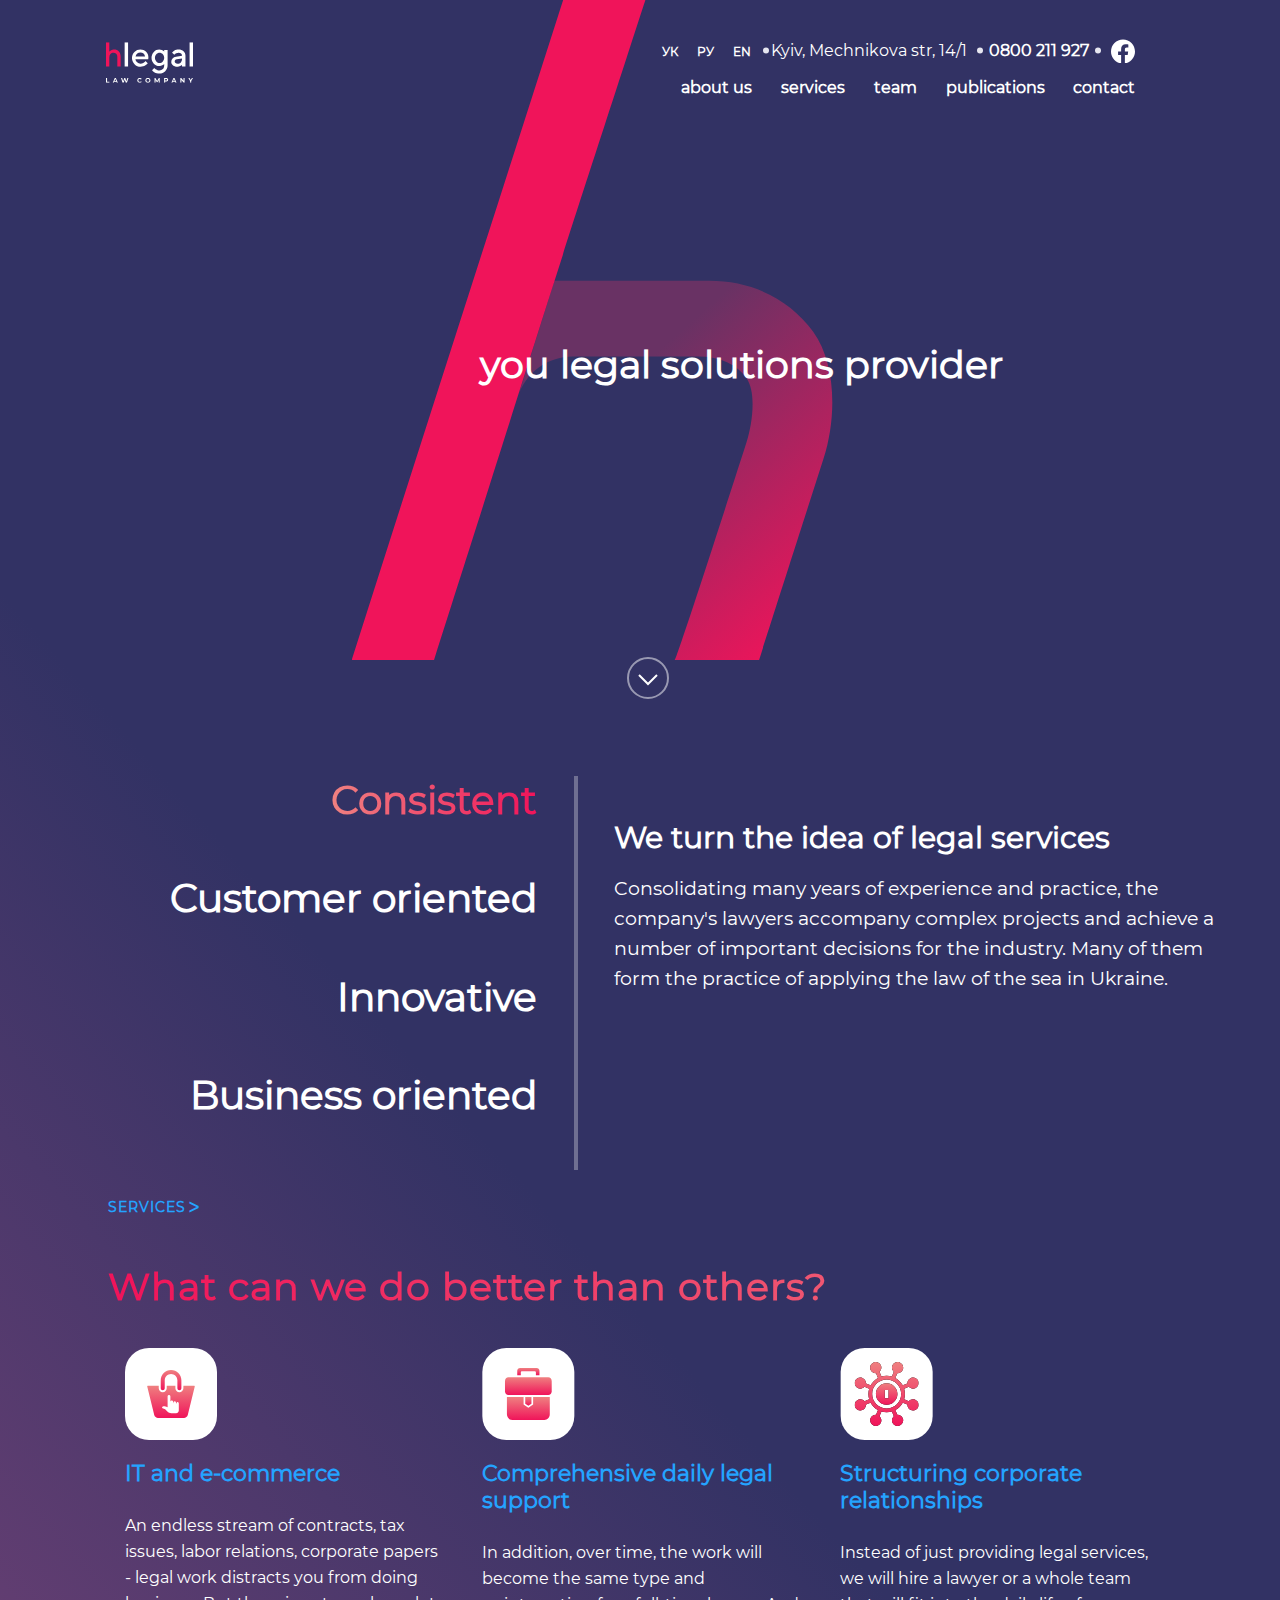
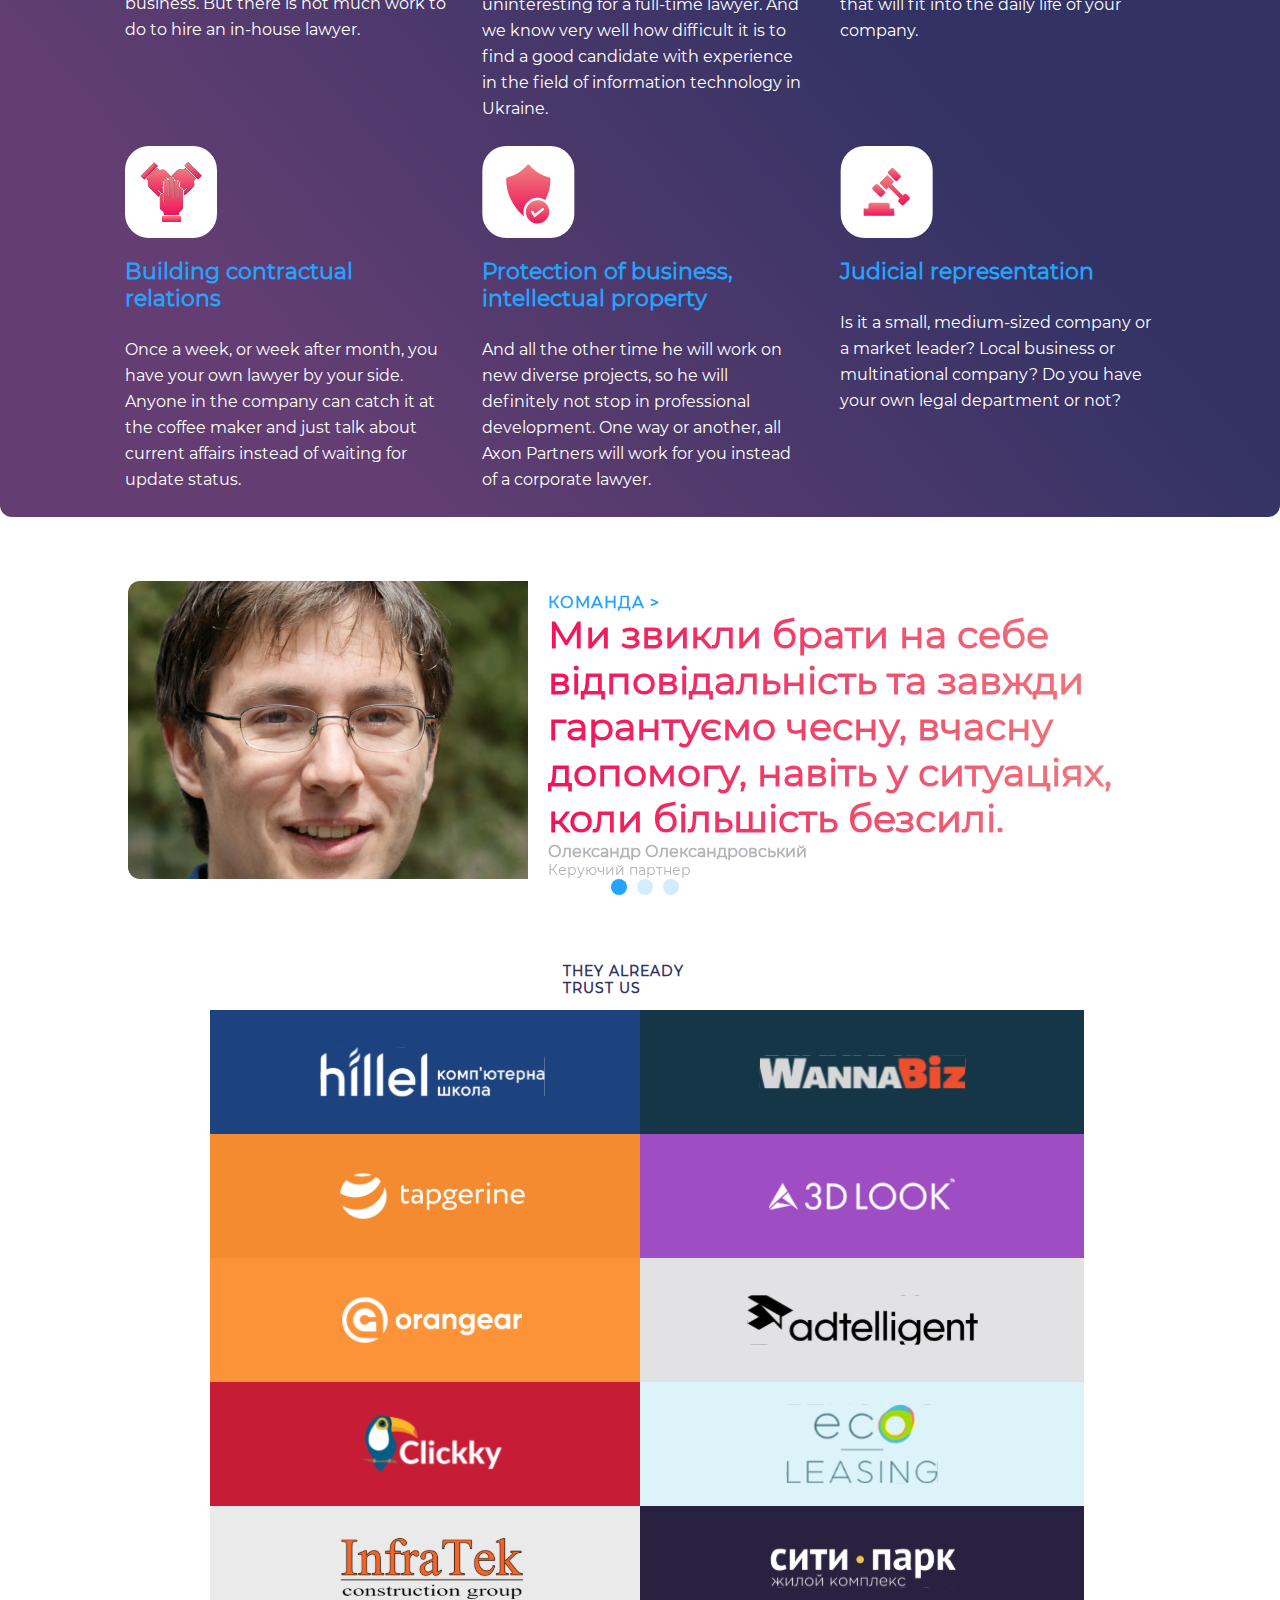
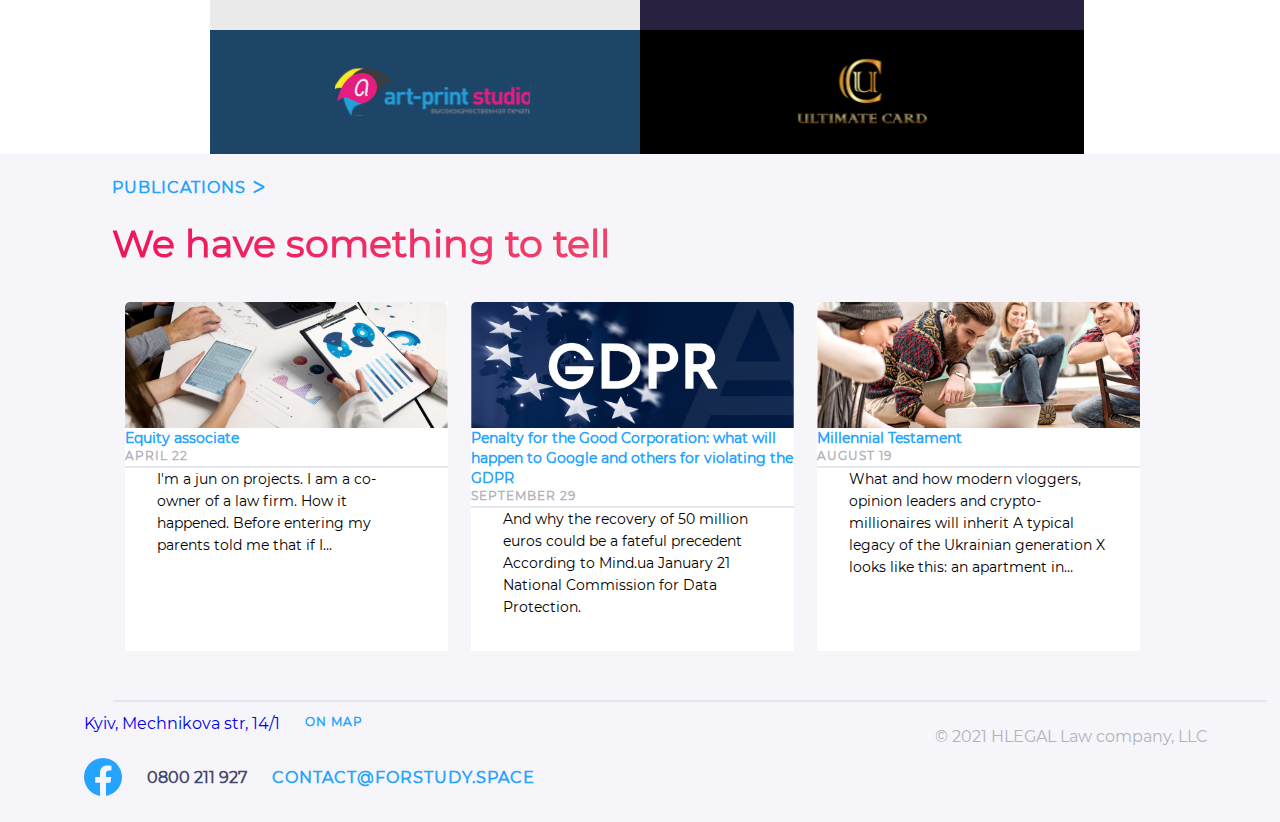
==== index.html @ b9878080 "added burger" ====
<!DOCTYPE html>
<html lang="en">

<head>
    <meta charset="UTF-8">
    <meta http-equiv="X-UA-Compatible" content="IE=edge">
    <meta name="viewport" content="width=device-width, initial-scale=1">
    <link rel="stylesheet" href="owl.carousel.min.css">
    <link rel="stylesheet" href="owl.theme.default.min.css">

    <link rel="stylesheet" href="css/reset.css">
    <link rel="stylesheet" href="css/style.css">
    <title>Home Page</title>
</head>

<body>

    <div class="container">
        <div class="wrapper">
          
            <div class="wrapper__body">
                <header class="header">

                    <img class="header__logo" src="imgs/logo.svg" alt="логотип">


                    <div class="nav">
                        <div class="header__items">
                            <ul class="header__list">
                                <li class="header__item">
                                    <a href="#" class="header__link header__link--primary">ук</a>
                                </li>
                                <li class="header__item">
                                    <a href="#" class="header__link header__link--primary">ру</a>
                                </li>
                                <li class="header__item">
                                    <a href="#" class="header__link header__link--primary">en </a>
                                </li>
                                <li class="header__item">
                                    <a href="https://goo.gl/maps/Sz3MzExeA3tsCW739"
                                        class="header__link header__link--secondary"><img class="header__icon"
                                            src="imgs/dotseparator.svg" alt="точка">Kyiv, Mechnikova str, 14/1</a>
                                </li>
                                <li class="header__item">
                                    <a href="tel:+380800211927" class="header__link header__link--tertiary">
                                        <img class="header__icon" src="imgs/dotseparator.svg" alt="точка">
                                        0800 211 927
                                        <img class="header__icon" src="imgs/dotseparator.svg" alt="точка">
                                    </a>
                                </li>
                                <li class="header__item">
                                    <a href="http://facebook.com" class="header__link header__link--facebook">

                                    </a>
                                </li>
                            </ul>
                        </div>

                        

                        <ul class="nav__list">
                            <li class="nav__item">
                                <a href="#" class="nav__link">about us</a>
                            </li>
                            <li class="nav__item">
                                <a href="#" class="nav__link">services</a>
                            </li>
                            <li class="nav__item">
                                <a href="#" class="nav__link">team</a>
                            </li>
                            <li class="nav__item">
                                <a href="#" class="nav__link">publications</a>
                            </li>
                            <li class="nav__item">
                                <a href="#" class="nav__link">contact</a>
                            </li>
                        </ul>

                        <div id="header__burger" >
                            <img src="/icons/Hamburger.svg" alt="burger">
                        </div>
            
            
                        <div id="myModal" class="modal">
            
            
                            <div class="modal-content">
                              
                                <div class="modal-body">
                                        <span class="close">&times;</span>
                                        <div class="modal__item">
                                            <a href="">
                                            about us
                                        </a>
                                        </div>
                                        <div class="modal__item">
                                            <a href="">
                                            послуги
                                        </a>
                                        </div>
                                        <div class="modal__item">
                                            <a href="">
                                            команда
                                        </a>
                                        </div>
                                        <div class="modal__item">
                                            <a href="">
                                            публікації
                                        </a>
                                        </div>
                                        <div class="modal__item">
                                            <a href="">
                                            контакти
                                        </a>
                                        </div>
                                    </div>
            
                        </div>

                    </div>
                </header>

                <h1 class="title">
                    you legal solutions provider
                </h1>
                <a class="center__btn" href="#down"> </a>

                <div class="content">

                    <ul class="column column--primary">
                        <li class="column__subtitle column__subtitle--active">
                            <a class="column__link" href="#">
                                Consistent
                            </a>
                        </li>


                        <li class="column__subtitle">
                            <a class="column__link" href="#">
                                Customer oriented
                            </a>
                        </li>


                        <li class="column__subtitle">
                            <a class="column__link" href="#">
                                Innovative
                            </a>
                        </li>


                        <li class="column__subtitle">
                            <a class="column__link" href="#">
                                Business oriented
                            </a>
                        </li>
                    </ul>

                    <div class="column column--secondary">
                        <a href="#">
                            <h2 class="column__subtitle column__subtitle--secondary">
                                We turn the idea of legal services
                            </h2>
                        </a>
                        <p class="column__text">
                            Consolidating many years of experience and practice, the company's lawyers accompany
                            complex projects and achieve a number of important decisions for the industry. Many of them
                            form the practice of applying the law of the sea in Ukraine.
                        </p>
                    </div>

                </div>

                <a href="#" class="content__link">
                    <p>Services</p>
                </a>
                <h2 class="content__subtitle">
                    What can we do better than others?
                </h2>
                <div class="content__bottom">
                    <div class="content__item">
                        <img src="icons/Icon.svg" alt="иконка корзина" class="content__img">
                        <h3 class="content__subtitle--secondary">
                            IT and e-commerce
                        </h3>
                        <p class="content__text">
                            An endless stream of contracts, tax issues,
                            labor relations, corporate papers - legal work
                            distracts you from doing business. But there is
                            not much work to do to hire an in-house lawyer.

                        </p>
                    </div>
                    <div class="content__item">
                        <img src="icons/Icon1.svg" alt="иконка рюкзак" class="content__img">
                        <h3 class="content__subtitle--secondary">
                            Comprehensive daily
                            legal support
                        </h3>
                        <p class="content__text">
                            In addition, over time,
                            the work will become the same
                            type and uninteresting for a full-time
                            lawyer. And we know very well how difficult
                            it is to find a good candidate with experience in
                            the field of information technology in Ukraine.

                        </p>
                    </div>
                    <div class="content__item">
                        <img src="icons/Icon2.svg" alt="иконка снежинка" class="content__img">
                        <h3 class="content__subtitle--secondary">
                            Structuring corporate relationships
                        </h3>
                        <p class="content__text">
                            Instead of just providing legal services,
                            we will hire a lawyer or a whole team that will
                            fit into the daily life of your company.

                        </p>
                    </div>
                    <div class="content__item">
                        <img src="icons/Icon3.svg" alt="иконка руки" class="content__img">
                        <h3 class="content__subtitle--secondary">
                            Building contractual relations
                        </h3>
                        <p class="content__text">
                            Once a week, or week after month,
                            you have your own lawyer by your side.
                            Anyone in the company can catch it at the coffee
                            maker and just talk about current affairs instead of waiting for update status.

                        </p>
                    </div>
                    <div class="content__item">
                        <img src="icons/Icon4.svg" alt="иконка щит" class="content__img">
                        <h3 class="content__subtitle--secondary">
                            Protection of business, intellectual property
                        </h3>
                        <p class="content__text">
                            And all the other time he will work on new diverse projects,
                            so he will definitely not stop in professional development.
                            One way or another, all Axon Partners will work for you instead of a corporate lawyer.

                        </p>
                    </div>
                    <div class="content__item">
                        <img src="icons/Icon5.svg" alt="иконка молоток" class="content__img">
                        <h3 class="content__subtitle--secondary">
                            Judicial representation
                        </h3>
                        <p class="content__text">
                            Is it a small, medium-sized company or a market leader?
                            Local business or multinational company? Do you have your
                            own legal department or not?

                        </p>
                    </div>


                </div>


            </div>
        </div>
        <div class="central__block">

            <div class="owl-carousel">

                <div class="central__items ">
                    <img class="central__img" src="imgs/image.png" alt="мужчина">
                    <div class="central__item">
                        <a class="central__link" href="#">
                            <h3>
                                команда >
                            </h3>
                        </a>
                        <p class="central__text">
                            Ми звикли брати на себе відповідальність та завжди гарантуємо чесну, вчасну допомогу,
                            навіть у ситуаціях, коли більшість безсилі.
                        </p>
                        <h4 class="central__subtitle">
                            Олександр Олександровський
                        </h4>
                        <h5 class="central__subtitle--secondary">
                            Керуючий партнер
                        </h5>
                    </div>
                </div>
                <div class="central__items ">
                    <img class="central__img" src="imgs/image.png" alt="мужчина">
                    <div class="central__item">
                        <a class="central__link" href="#">
                            <h3>
                                команда >
                            </h3>
                        </a>
                        <p class="central__text">
                            Ми звикли брати на себе відповідальність та завжди гарантуємо чесну, вчасну допомогу,
                            навіть у ситуаціях, коли більшість безсилі.
                        </p>
                        <h4 class="central__subtitle">
                            Олександр Олександровський
                        </h4>
                        <h5 class="central__subtitle--secondary">
                            Керуючий партнер
                        </h5>
                    </div>
                </div>
                <div class="central__items ">
                    <img class="central__img" src="imgs/image.png" alt="мужчина">
                    <div class="central__item">
                        <a class="central__link" href="#">
                            <h3>
                                команда >
                            </h3>
                        </a>
                        <p class="central__text">
                            Ми звикли брати на себе відповідальність та завжди гарантуємо чесну, вчасну допомогу,
                            навіть у ситуаціях, коли більшість безсилі.
                        </p>
                        <h4 class="central__subtitle">
                            Олександр Олександровський
                        </h4>
                        <h5 class="central__subtitle--secondary">
                            Керуючий партнер
                        </h5>
                    </div>
                </div>



            </div>




        </div>
        <div class="bottom__block">
            <h3 class="bottom__subtitle">
                They already trust us
            </h3>
            <div class="bottom__item">
                <a href="https://ithillel.ua/ua" class="bottom__link">
                    <img src="imgs/Item.svg" alt="иконка ithillel" class="bottom__img">
                </a>
                <a href="http://wannabiz.com.ua/" class="bottom__link">
                    <img src="imgs/Item-1.svg" alt=" иконка wannabiz" class="bottom__img">
                </a>
                <a href="http://www.tapgerine.com/" class="bottom__link">
                    <img src="imgs/Item-2.svg" alt=" иконка tapgerine" class="bottom__img">
                </a>
                <a href="https://3dlook.me/" class="bottom__link">
                    <img src="imgs/Item-3.svg" alt=" иконка 3dlook" class="bottom__img">
                </a>
                <a href="https://www.facebook.com/orangearcompany/" class="bottom__link">
                    <img src="imgs/Item-4.svg" alt="иконка orangear" class="bottom__img">
                </a>
                <a href="https://adtelligent.com/" class="bottom__link">
                    <img src="imgs/Item-5.svg" alt="иконка adtelligent" class="bottom__img">
                </a>
                <a href="https://clickky.biz/" class="bottom__link">
                    <img src="imgs/Item-6.svg" alt="иконка clickky" class="bottom__img">
                </a>
                <a href="https://www.instagram.com/ecoleasing/" class="bottom__link">
                    <img src="imgs/Item-7.svg" alt="иконка ecoleasing" class="bottom__img">
                </a>
                <a href="https://www.infratech.kz/" class="bottom__link">
                    <img src="imgs/Item-8.svg" alt="иконка infratech" class="bottom__img">
                </a>
                <a href="https://city-park.com.ua/" class="bottom__link">
                    <img src="imgs/Item-9.svg" alt="иконка city-park" class="bottom__img">
                </a>
                <a href="https://www.artprintstudio.com.ua/" class="bottom__link">
                    <img src="imgs/Item-10.svg" alt="иконка artprintstudio" class="bottom__img">
                </a>
                <a href="https://www.ultimatecartparts.com/" class="bottom__link">
                    <img src="imgs/Item-11.svg" alt="иконка ultimatecartparts" class="bottom__img">
                </a>
            </div>

        </div>

        <div class="section">
            <div class="section__item">
                <a href="" class="section__link">
                    <h3 class="section__subtitle--primary">
                        Publications
                    </h3>
                </a>
                <p class="section__text">
                    We have something to tell
                </p>
            </div>
            <div class="section__column">

                <div class="section__column--inner">
                    <img src="imgs/Cover.png" alt="фото планшетов" class="section__img">
                    <h4 class="section__subtitle--secondary">
                        Equity associate
                    </h4>
                    <h5 class="section__subtitle--tertiary">
                        April 22
                    </h5>
                    <p>
                        I'm a jun on projects. I am a co-owner of a law firm.
                        How it happened. Before entering my parents told me that if I…
                    </p>
                </div>
                <div class="section__column--inner">
                    <img src="imgs/Cover-1.png" alt="Gdpr" class="section__img">
                    <h4 class="section__subtitle--secondary">
                        Penalty for the Good Corporation: what will happen to Google and others for violating the GDPR
                    </h4>
                    <h5 class="section__subtitle--tertiary">
                        September 29
                    </h5>
                    <p>
                        And why the recovery of 50 million euros could be a
                        fateful precedent According to Mind.ua January 21 National
                        Commission for Data Protection.
                    </p>
                </div>
                <div class="section__column--inner">
                    <img src="imgs/Cover-2.png" alt="люди" class="section__img">
                    <h4 class="section__subtitle--secondary">
                        Millennial Testament
                    </h4>
                    <h5 class="section__subtitle--tertiary">
                        August 19
                    </h5>
                    <p>
                        What and how modern vloggers, opinion leaders and crypto-millionaires will inherit A typical
                        legacy of the Ukrainian generation X looks like this: an apartment in…
                    </p>
                </div>
            </div>
            <footer class="footer">
                <div class="footer__block">
                    <div class="footer__items">
                        <ul class="footer__list">
                            <li class="foooter__item">
                                <a class="footer__link" href="https://goo.gl/maps/Sz3MzExeA3tsCW739">
                                    Kyiv, Mechnikova str, 14/1
                                </a>
                            </li>
                            <li class="foooter__item">
                                <p class="footer__subtitle">
                                    On map
                                </p>
                            </li>
                        </ul>
                    </div>
                    <div class="footer__items--primary">
                        <ul class="footer__list--primary">
                            <li class="foooter__item--primary">
                                <a class="footer__link--primary" href="http://facebook.com">
                                </a>
                            </li>
                            <li class="foooter__item--primary">
                                <a class="footer__number" href="tel:+380800211927">
                                    0800 211 927
                                </a>
                            </li>
                            <li class="foooter__item--primary">
                                <a class="footer__mail" href="mailto:contact@forstudy.space">
                                    contact@forstudy.space
                                </a>
                            </li>
                        </ul>

                    </div>
                </div>
                <p id="down"></p>
                <p class="footer__copiraiting">
                    © 2021 HLEGAL Law company, LLC
                </p>
            </footer>
        </div>



    </div>
    <script src="/js/main.js"></script>
    <script src="https://code.jquery.com/jquery-3.6.0.min.js"
        integrity="sha256-/xUj+3OJU5yExlq6GSYGSHk7tPXikynS7ogEvDej/m4=" crossorigin="anonymous">
    </script>
    <script src="owl.carousel.min.js"></script>
    <script>
        $(document).ready(function () {
            $(".owl-carousel").owlCarousel({
                items: 1,
                margin: 50,
                dotsEach: true,
                loop: true,
            });
        });
    </script>
</body>

</html>
---- css/style.css ----
@charset "UTF-8";
.wrapper .content .column__subtitle--active {
  background-image: linear-gradient(90.13deg, #EF8080 0.84%, #F0145A 99.96%);
  background-clip: text;
  -webkit-background-clip: text;
  -webkit-text-fill-color: transparent;
}

.wrapper .content__subtitle, .central__block .central__text, .section .section__text {
  background: linear-gradient(90.13deg, #F0145A 0.84%, #EF8080 99.96%);
  background-clip: text;
  -webkit-background-clip: text;
  -webkit-text-fill-color: transparent;
}

.central__block .central__link, .bottom__block .bottom__subtitle, .section .section__link, .footer .footer__mail {
  text-transform: uppercase;
  letter-spacing: 1px;
  font-weight: bold;
}

.section .section__subtitle--tertiary, .footer .footer__subtitle {
  font-weight: bold;
  font-size: 12px;
  line-height: 15px;
  letter-spacing: 1px;
  text-transform: uppercase;
}

@font-face {
  font-family: "Montserrat";
  src: url(../fonts/Montserrat.ttf);
}

body {
  font-family: "Montserrat";
}

.wrapper {
  background: linear-gradient(228.57deg, #323264 11.93%, #323264 57.17%, #643E72 87.46%);
  border-radius: 0px 0px 12px 12px;
  font-family: "Montserrat";
  color: #FFFFFF;
}

.wrapper a {
  color: #FFFFFF;
}

.wrapper .header {
  display: -webkit-box;
  display: -ms-flexbox;
  display: flex;
  -webkit-box-pack: justify;
      -ms-flex-pack: justify;
          justify-content: space-between;
}

.wrapper .header .header__logo {
  width: 6.78%;
  margin-left: 8.3%;
  margin-top: 2.2%;
  z-index: 5;
}

.wrapper .header .header__list {
  display: -webkit-box;
  display: -ms-flexbox;
  display: flex;
  -webkit-box-align: center;
      -ms-flex-align: center;
          align-items: center;
  margin-right: 145px;
  padding-bottom: 15px;
}

.wrapper .header .header__item {
  margin-top: 8%;
  margin-left: 1px;
}

.wrapper .header .header__link--primary {
  font-size: .75rem;
  font-weight: 700;
  text-transform: uppercase;
  line-height: 14.63px;
  padding: 9px;
}

.wrapper .header .header__link--primary:hover {
  background: #F0145A;
  border-radius: 8px;
}

.wrapper .header .header__link--secondary {
  font-weight: 400;
  line-height: 19.5px;
}

.wrapper .header .header__link--tertiary {
  font-size: 1rem;
  font-weight: 700;
  line-height: 14.63px;
  padding: 7px;
}

.wrapper .header .header__link--facebook {
  display: block;
  width: 24px;
  height: 24px;
  background-image: url(../icons/Vectorfacebook.svg);
}

.wrapper .header .header__link--facebook:hover {
  display: block;
  width: 24px;
  height: 24px;
  background-image: url(../icons/Vectorfacebookhov.svg);
}

.wrapper .header .header__icon {
  padding: 2px;
}

.wrapper .header .nav #header__burger {
  display: none;
  width: 32px;
  height: 32px;
}

.wrapper .header .nav .modal {
  display: none;
  /* Hidden by default */
  position: fixed;
  /* Stay in place */
  z-index: 1;
  /* Sit on top */
  padding-top: 100px;
  /* Location of the box */
  left: -120px;
  top: 0;
  width: 75%;
  /* Full width */
  height: 100%;
  /* Full height */
  overflow: auto;
  /* Enable scroll if needed */
  background-color: black;
  /* Fallback color */
  background-color: rgba(0, 0, 0, 0.4);
  /* Black w/ opacity */
}

.wrapper .header .nav .modal-content {
  background-color: #ffffff;
  margin: auto;
  padding: 0;
  width: 50%;
  -webkit-box-shadow: 0 4px 8px 0 rgba(0, 0, 0, 0.2), 0 6px 20px 0 rgba(0, 0, 0, 0.19);
          box-shadow: 0 4px 8px 0 rgba(0, 0, 0, 0.2), 0 6px 20px 0 rgba(0, 0, 0, 0.19);
  -webkit-animation-name: animatetop;
  -webkit-animation-duration: 0.4s;
  animation-name: animatetop;
  -webkit-animation-duration: 1s;
          animation-duration: 1s;
}

@-webkit-keyframes animatetop {
  from {
    top: -300px;
    opacity: 0;
  }
  to {
    top: 0;
    opacity: 1;
  }
}

@keyframes animatetop {
  from {
    opacity: 0;
  }
  to {
    opacity: 1;
  }
}

.wrapper .header .nav .modal__item {
  font-size: 1.5rem;
  line-height: 1.8125rem;
  text-align: center;
  font-weight: bold;
  border-radius: 12px;
  margin: 3%;
  padding: 2%;
  background-color: #F5F5FA;
}

.wrapper .header .nav .modal__item a {
  color: #24A3FF;
}

.wrapper .header .nav .close {
  position: relative;
  left: 90%;
  color: #EC6F5D;
  font-size: 64px;
  -webkit-transition: 1s all;
  transition: 1s all;
}

.wrapper .header .nav .close:hover,
.wrapper .header .nav .close:focus {
  color: #0f0e0e;
  cursor: pointer;
}

.wrapper .header .nav .modal-body {
  padding: 2px 16px;
}

.wrapper .header .nav .nav__list {
  display: -webkit-box;
  display: -ms-flexbox;
  display: flex;
}

.wrapper .header .nav .nav__link {
  font-weight: 700;
  padding-bottom: 3px;
}

.wrapper .header .nav .nav__link:hover {
  border-bottom: 2px solid #ffffff;
  font-weight: 700;
}

.wrapper .header .nav .nav__item {
  margin-left: 4.6%;
}

.wrapper .wrapper__body {
  background-image: url(../imgs/symbol.svg);
  background-repeat: no-repeat;
  background-position: top;
  background-size: 45%;
  height: inherit;
}

.wrapper .title {
  font-size: 2.375rem;
  width: 41.7%;
  font-weight: 700;
  padding-top: 19.1%;
  margin-left: 37.5%;
}

.wrapper .center__btn {
  background-image: url(../icons/btncenter.svg);
  display: block;
  width: 42px;
  height: 42px;
  margin-top: 21%;
  margin-left: 49%;
}

.wrapper .center__btn:hover {
  background-image: url(../icons/btnhov.svg);
  display: block;
  width: 42px;
  height: 42px;
  margin-top: 21%;
  margin-left: 49%;
}

.wrapper .content {
  display: -webkit-box;
  display: -ms-flexbox;
  display: flex;
  width: 95%;
  margin: 0 auto;
  padding-top: 6%;
  -webkit-box-pack: center;
      -ms-flex-pack: center;
          justify-content: center;
}

.wrapper .content .column--primary {
  display: -webkit-box;
  display: -ms-flexbox;
  display: flex;
  width: 29%;
  padding-right: 3%;
  -webkit-box-orient: vertical;
  -webkit-box-direction: normal;
      -ms-flex-direction: column;
          flex-direction: column;
  -webkit-box-align: end;
      -ms-flex-align: end;
          align-items: flex-end;
}

.wrapper .content .column--secondary {
  width: 56%;
  padding-left: 3%;
  border-left: 4px solid rgba(255, 255, 255, 0.3);
}

.wrapper .content .column__subtitle {
  font-size: 2.4375rem;
  font-weight: 700;
  line-height: 3rem;
  padding-bottom: 10%;
}

.wrapper .content .column__link:hover {
  color: #f0145a;
}

.wrapper .content .column__subtitle--secondary {
  font-size: 1.875rem;
  margin-top: 6%;
  padding-bottom: 2%;
}

.wrapper .content .column__text {
  font-size: 1.1875rem;
  line-height: 30px;
}

.wrapper .content__link {
  display: block;
  font-size: .875rem;
  color: #24A3FF;
  font-weight: 700;
  line-height: 17px;
  letter-spacing: 1px;
  text-transform: uppercase;
  margin-top: 2.3%;
  margin-left: 8.4%;
}

.wrapper .content__link:hover {
  color: #f0145a;
}

.wrapper .content__link p::after {
  content: "ᐳ";
  padding: 3px;
}

.wrapper .content__subtitle {
  font-size: 2.375rem;
  font-weight: bold;
  letter-spacing: 1px;
  line-height: 46px;
  padding-top: 3.7%;
  margin-left: 8.4%;
}

.wrapper .content__bottom {
  display: -webkit-box;
  display: -ms-flexbox;
  display: flex;
  -ms-flex-wrap: wrap;
      flex-wrap: wrap;
  padding-left: 7%;
  margin-top: 3%;
  -webkit-box-pack: start;
      -ms-flex-pack: start;
          justify-content: flex-start;
}

.wrapper .content__item {
  width: 30%;
  padding-bottom: 2%;
  padding-left: 3%;
}

.wrapper .content__img {
  padding-bottom: 5%;
}

.wrapper .content__subtitle--secondary {
  color: #24A3FF;
  font-size: 1.375rem;
  line-height: 1.6875rem;
  padding-bottom: 8%;
  font-weight: bold;
  cursor: default;
}

.wrapper .content__text {
  line-height: 26px;
}

.central__block {
  margin-top: 5%;
}

.central__block .central__items {
  display: -webkit-box;
  display: -ms-flexbox;
  display: flex;
  -webkit-box-align: end;
      -ms-flex-align: end;
          align-items: flex-end;
}

.central__block .central__item {
  padding-left: 2%;
}

.central__block .central__link {
  color: #24A3FF;
}

.central__block .central__subtitle {
  color: #B3B3BA;
  font-weight: bold;
}

.central__block .central__subtitle--secondary {
  font-size: .875rem;
  color: #B3B3BA;
}

.central__block .central__text {
  font-weight: bold;
  font-size: 38px;
  line-height: 46px;
}

.central__block .owl-carousel {
  width: 80%;
  margin: 0 auto;
}

.central__block .owl-dot.active {
  opacity: 1;
}

.central__block .owl-dots {
  text-align: center;
}

.bottom__block {
  margin-top: 5%;
}

.bottom__block .bottom__subtitle {
  color: #323264;
  font-size: .875rem;
  line-height: 17px;
  width: 12%;
  margin: 1% auto;
}

.bottom__block .bottom__item {
  display: -webkit-box;
  display: -ms-flexbox;
  display: flex;
  -ms-flex-wrap: wrap;
      flex-wrap: wrap;
  -webkit-box-pack: center;
      -ms-flex-pack: center;
          justify-content: center;
}

.bottom__block .bottom__link {
  display: block;
}

.bottom__block .bottom__img {
  height: 100%;
}

.section {
  background-color: #F5F5FA;
  padding: 1%;
}

.section .section__item {
  margin-left: 7%;
  margin-bottom: 1%;
}

.section .section__link {
  color: #24A3FF;
}

.section .section__link h3::after {
  content: "ᐳ";
  padding: 2px;
}

.section .section__subtitle--primary {
  padding: 1%;
}

.section .section__text {
  font-size: 38px;
  line-height: 46px;
  font-weight: bold;
  padding: 1%;
}

.section .section__column {
  display: -webkit-box;
  display: -ms-flexbox;
  display: flex;
  margin-left: 8%;
  padding-bottom: 3%;
  border-bottom: 2px solid #E6E6F0;
}

.section .section__subtitle--secondary {
  color: #24A3FF;
  line-height: 20px;
  font-weight: bold;
}

.section .section__subtitle--tertiary {
  color: #B3B3BA;
  padding-bottom: 1%;
  border-bottom: 2px solid #E6E6F0;
}

.section .section__column--inner {
  display: -webkit-box;
  display: -ms-flexbox;
  display: flex;
  -webkit-box-orient: vertical;
  -webkit-box-direction: normal;
      -ms-flex-direction: column;
          flex-direction: column;
  width: 28%;
  background-color: #FFFFFF;
  font-size: .875rem;
  line-height: 22px;
  margin: 1%;
}

.section .section__column--inner p {
  width: 80%;
  margin: 0 auto;
  padding-bottom: 10%;
}

.footer {
  display: -webkit-box;
  display: -ms-flexbox;
  display: flex;
  -ms-flex-pack: distribute;
      justify-content: space-around;
}

.footer .footer__block {
  width: 50%;
}

.footer .footer__list {
  display: -webkit-box;
  display: -ms-flexbox;
  display: flex;
}

.footer .foooter__item,
.footer .foooter__item--primary {
  padding: 2%;
}

.footer .footer__subtitle {
  color: #24A3FF;
}

.footer .footer__link--primary {
  display: block;
  background: url(../icons/Vectorfb.svg);
  width: 38px;
  height: 38px;
}

.footer .footer__list--primary {
  display: -webkit-box;
  display: -ms-flexbox;
  display: flex;
  -webkit-box-align: center;
      -ms-flex-align: center;
          align-items: center;
}

.footer .footer__link--primary:hover {
  background: url(../icons/Vectorfbhov.svg);
}

.footer .footer__number {
  color: #46466E;
  font-weight: 700;
}

.footer .footer__mail {
  color: #24A3FF;
}

.footer .footer__mail:hover {
  color: #F0145A;
}

.footer .footer__copiraiting {
  color: #B3B3BA;
  padding-top: 2%;
}

@media screen and (max-width: 1900px) {
  .wrapper .wrapper__body .content .column--primary {
    width: 30%;
  }
}

@media screen and (max-width: 1440px) {
  .wrapper .wrapper__body .content .column--primary {
    width: 34%;
  }
}

@media screen and (max-width: 1280px) {
  .wrapper .wrapper__body .content .column--primary {
    width: 45%;
  }
}

@media screen and (max-width: 1024px) {
  .wrapper .wrapper__body .content .column--primary {
    width: 49%;
  }
}

@media screen and (max-width: 960px) {
  .wrapper .wrapper__body .content .column--primary {
    width: 70%;
  }
}

@media screen and (max-width: 840px) {
  .wrapper .wrapper__body .content {
    margin: 0 auto;
    padding-top: 6%;
    -webkit-box-orient: vertical;
    -webkit-box-direction: normal;
        -ms-flex-direction: column;
            flex-direction: column;
    -webkit-box-align: start;
        -ms-flex-align: start;
            align-items: flex-start;
  }
  .wrapper .wrapper__body .content .column--primary {
    display: -webkit-box;
    display: -ms-flexbox;
    display: flex;
    width: 204%;
    -webkit-box-orient: horizontal;
    -webkit-box-direction: normal;
        -ms-flex-direction: row;
            flex-direction: row;
    -webkit-box-align: center;
        -ms-flex-align: center;
            align-items: center;
  }
  .wrapper .wrapper__body .content .column--secondary {
    width: 90%;
    display: -webkit-box;
    display: -ms-flexbox;
    display: flex;
    padding-bottom: 4%;
    border-top: 4px solid rgba(255, 255, 255, 0.3);
    border-left: none;
    -webkit-box-orient: vertical;
    -webkit-box-direction: normal;
        -ms-flex-direction: column;
            flex-direction: column;
    -webkit-box-align: center;
        -ms-flex-align: center;
            align-items: center;
  }
  .wrapper .wrapper__body .content .column__subtitle {
    width: 100%;
  }
}

@media screen and (max-width: 480px) {
  .wrapper .header .nav .nav__list {
    display: none;
  }
  .wrapper .header .nav #header__burger {
    display: block;
    position: relative;
    left: 84%;
    bottom: 28%;
  }
  .wrapper .header .header__link--facebook,
  .wrapper .header .header__link--secondary,
  .wrapper .header .header__icon {
    display: none;
  }
}

/****************************************SERVICES*****************************************************/
.service__logo {
  display: -webkit-box;
  display: -ms-flexbox;
  display: flex;
  position: relative;
  right: 21%;
  margin-left: 1%;
  padding-top: 2%;
  -webkit-box-align: center;
      -ms-flex-align: center;
          align-items: center;
}

.logo__title {
  font-size: 3rem;
  color: #f0145a;
  font-weight: bolder;
}

.logo__subtitle {
  font-size: 2.25rem;
}

.center__block {
  display: -webkit-box;
  display: -ms-flexbox;
  display: flex;
  -webkit-box-pack: center;
      -ms-flex-pack: center;
          justify-content: center;
}

.center__img {
  margin-top: 4%;
}
/*# sourceMappingURL=style.css.map */
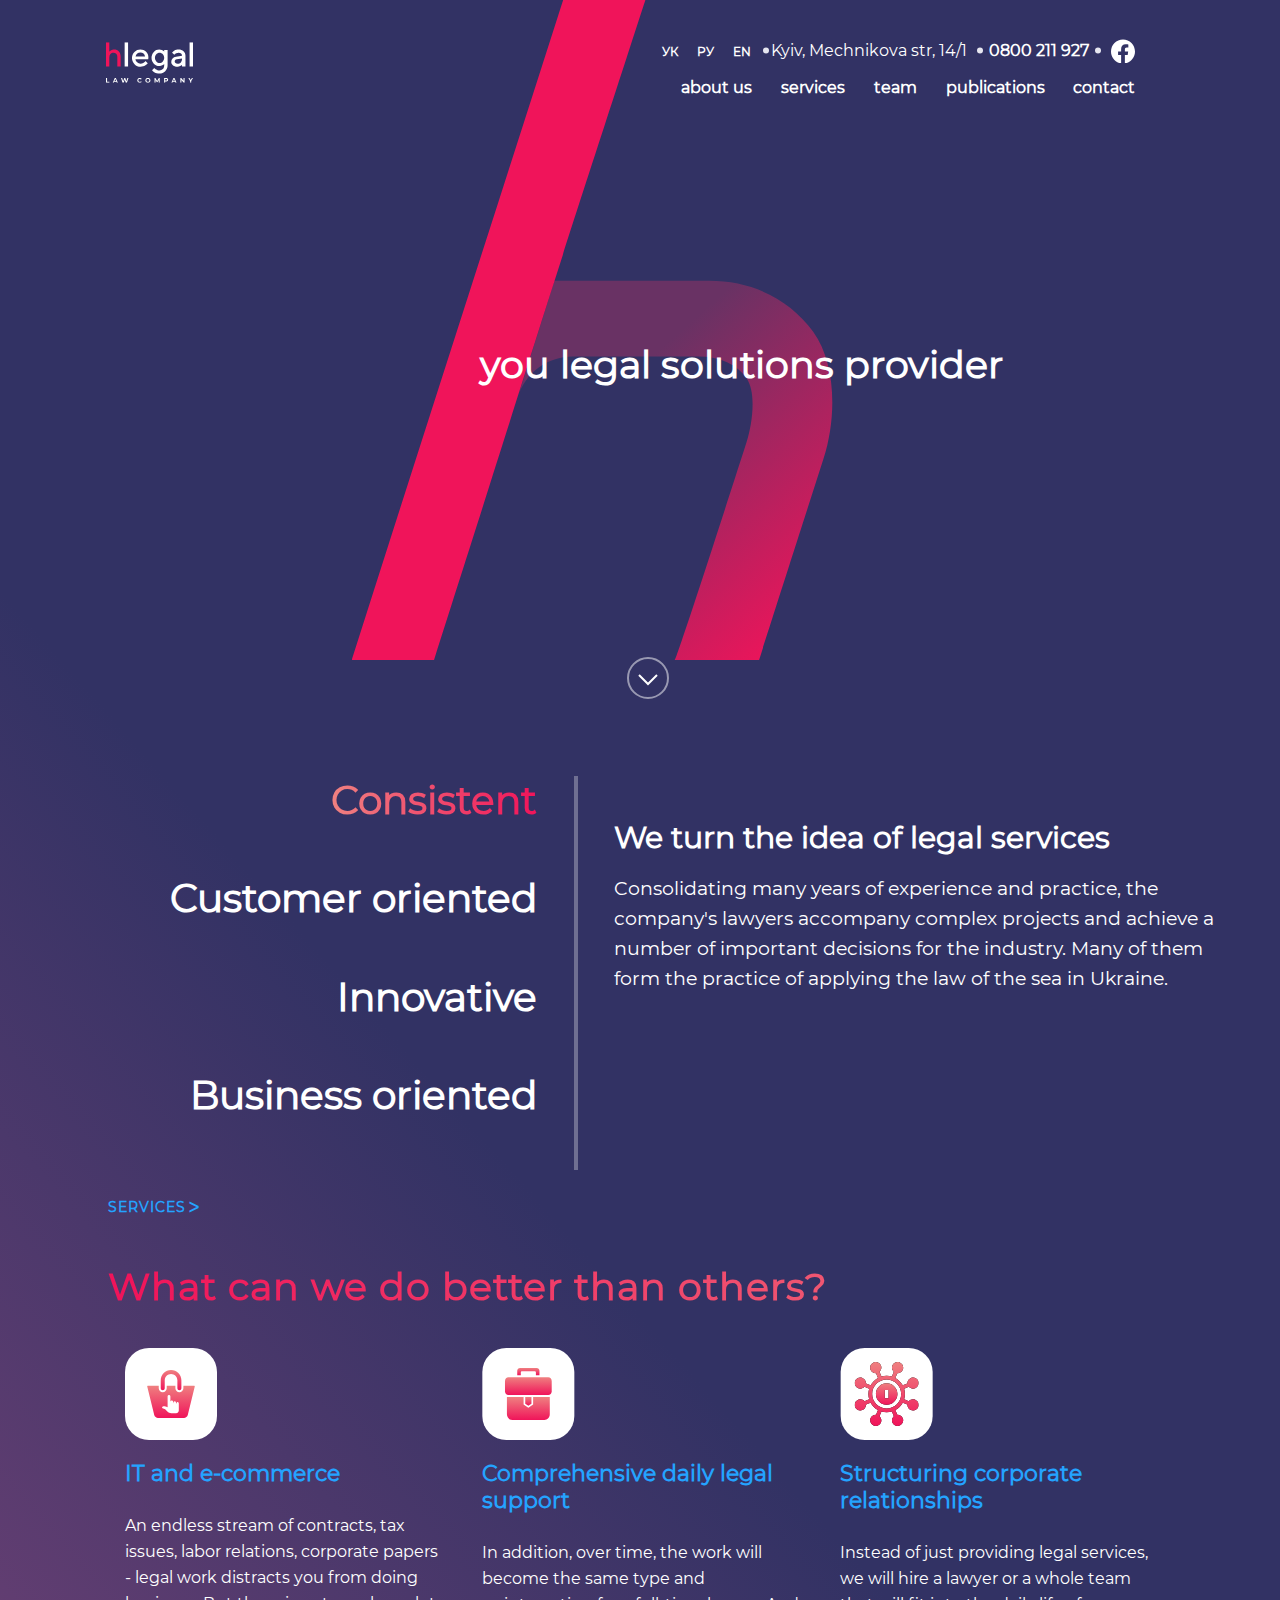
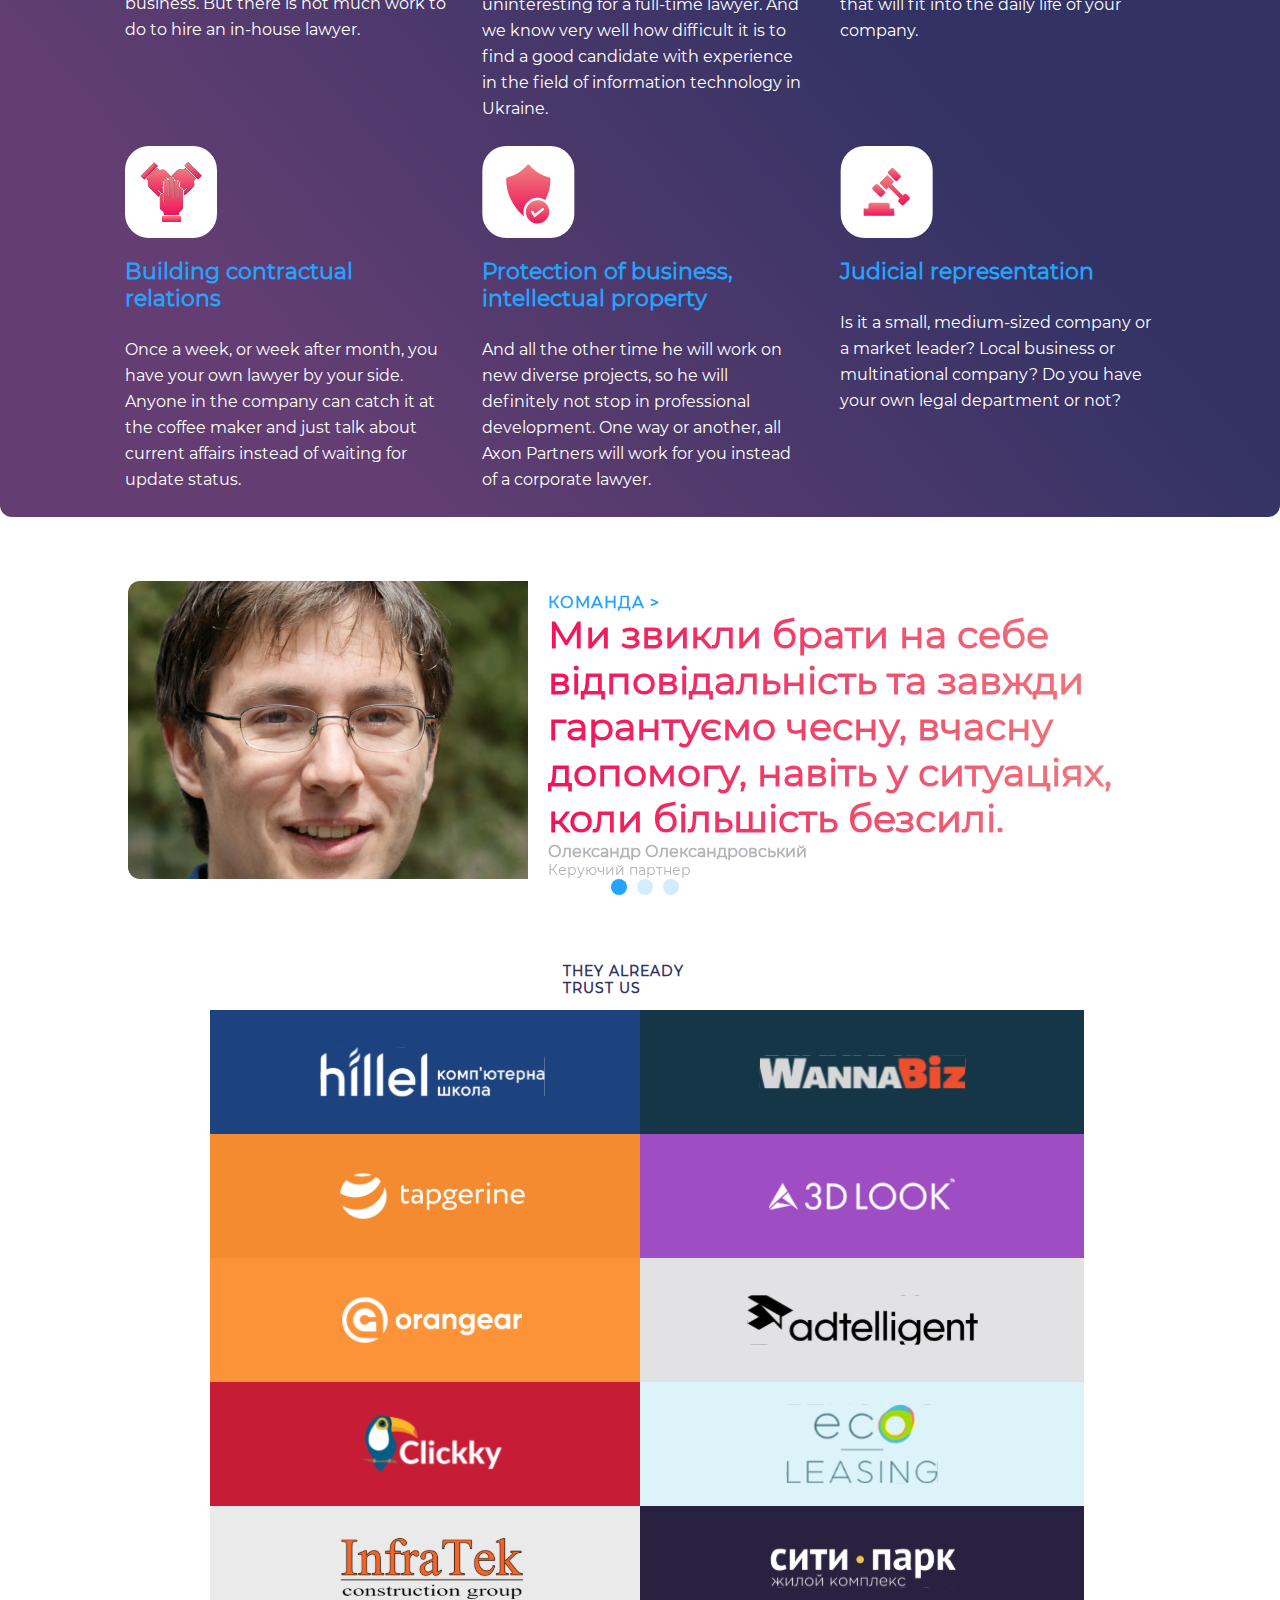
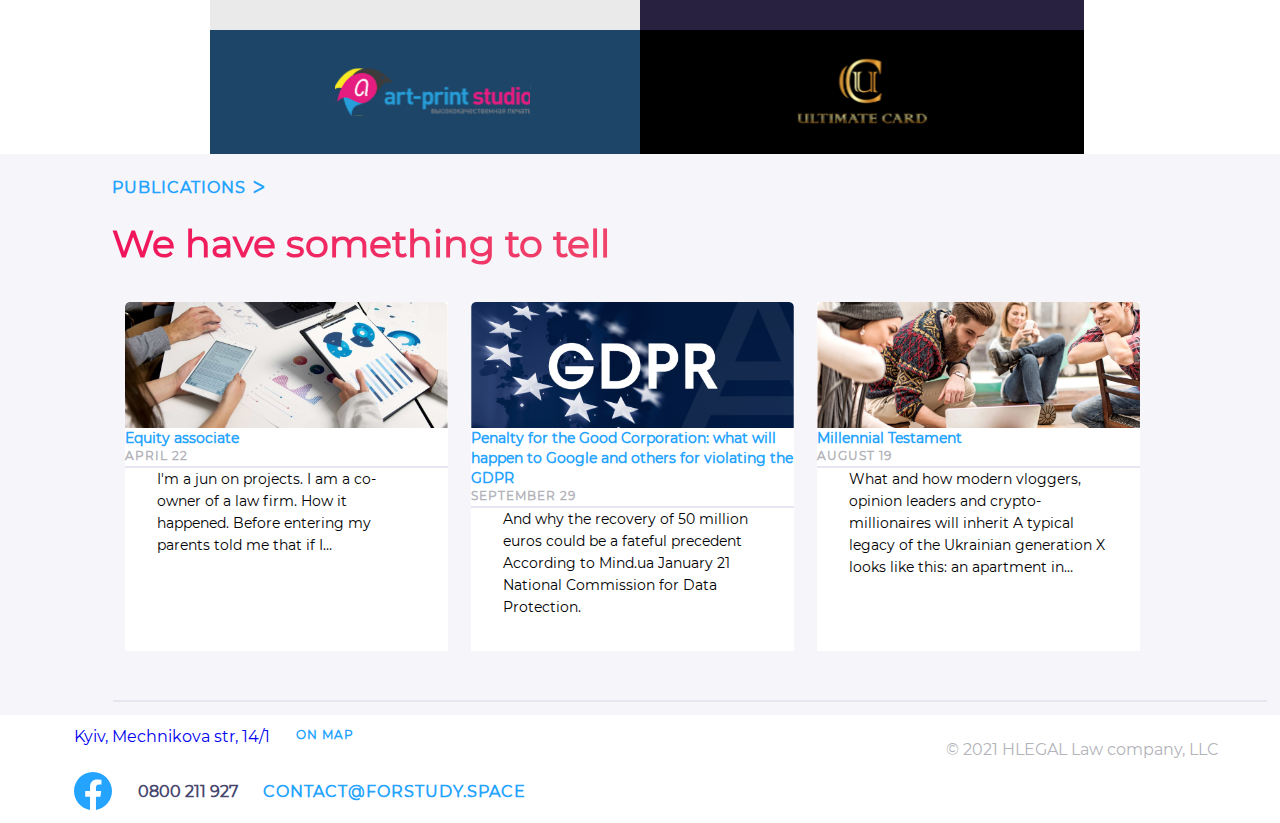
==== commit 52b78e00: "add" ====
--- a/index.html
+++ b/index.html
@@ -435,6 +435,7 @@
                     </p>
                 </div>
             </div>
+        </div>
             <footer class="footer">
                 <div class="footer__block">
                     <div class="footer__items">
@@ -476,7 +477,6 @@
                     © 2021 HLEGAL Law company, LLC
                 </p>
             </footer>
-        </div>
 
 
 
--- a/css/style.css
+++ b/css/style.css
@@ -689,19 +689,68 @@
 }
 
 @media screen and (max-width: 480px) {
-  .wrapper .header .nav .nav__list {
+  .wrapper .wrapper__body {
+    background-size: 97%;
+  }
+  .wrapper .wrapper__body .header .nav .nav__list {
     display: none;
   }
-  .wrapper .header .nav #header__burger {
+  .wrapper .wrapper__body .header .nav #header__burger {
     display: block;
     position: relative;
     left: 84%;
-    bottom: 28%;
-  }
-  .wrapper .header .header__link--facebook,
-  .wrapper .header .header__link--secondary,
-  .wrapper .header .header__icon {
+  }
+  .wrapper .wrapper__body .header .header__link--facebook,
+  .wrapper .wrapper__body .header .header__link--secondary,
+  .wrapper .wrapper__body .header .header__icon {
     display: none;
+  }
+  .wrapper .wrapper__body .header .header__list {
+    margin: 0;
+  }
+  .wrapper .wrapper__body .header .header__logo {
+    width: 40%;
+  }
+  .wrapper .wrapper__body .content__bottom {
+    display: -webkit-box;
+    display: -ms-flexbox;
+    display: flex;
+    -webkit-box-orient: vertical;
+    -webkit-box-direction: normal;
+        -ms-flex-direction: column;
+            flex-direction: column;
+    -webkit-box-align: center;
+        -ms-flex-align: center;
+            align-items: center;
+    margin-top: 8%;
+  }
+  .wrapper .wrapper__body .content__item {
+    width: 80%;
+    padding-bottom: 10%;
+  }
+  .wrapper .wrapper__body .owl-carousel .central__block .central__items {
+    display: -webkit-box;
+    display: -ms-flexbox;
+    display: flex;
+    -webkit-box-align: end;
+        -ms-flex-align: end;
+            align-items: flex-end;
+    -webkit-box-orient: vertical;
+    -webkit-box-direction: normal;
+        -ms-flex-direction: column;
+            flex-direction: column;
+  }
+  .wrapper .section .section__column {
+    display: -webkit-box;
+    display: -ms-flexbox;
+    display: flex;
+    -webkit-box-orient: vertical;
+    -webkit-box-direction: normal;
+        -ms-flex-direction: column;
+            flex-direction: column;
+    width: -webkit-max-content;
+    width: -moz-max-content;
+    width: max-content;
   }
 }
 
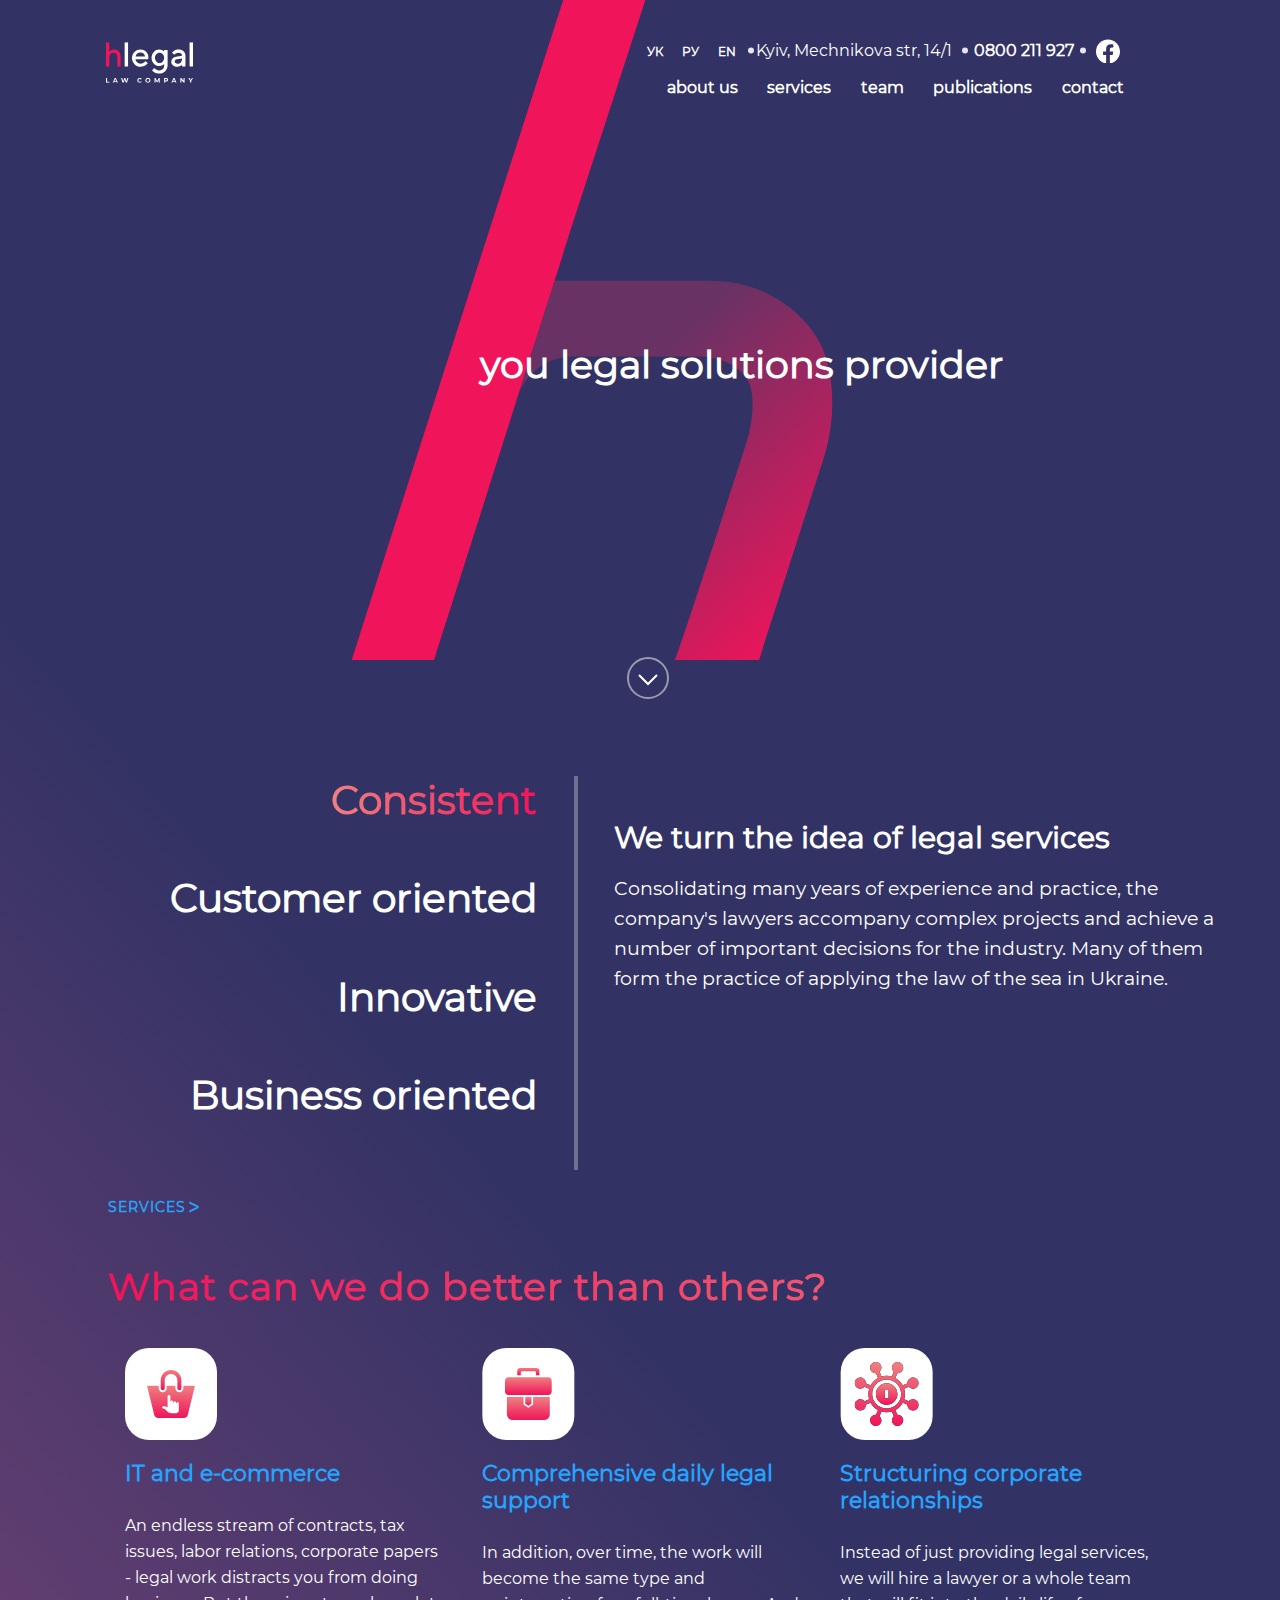
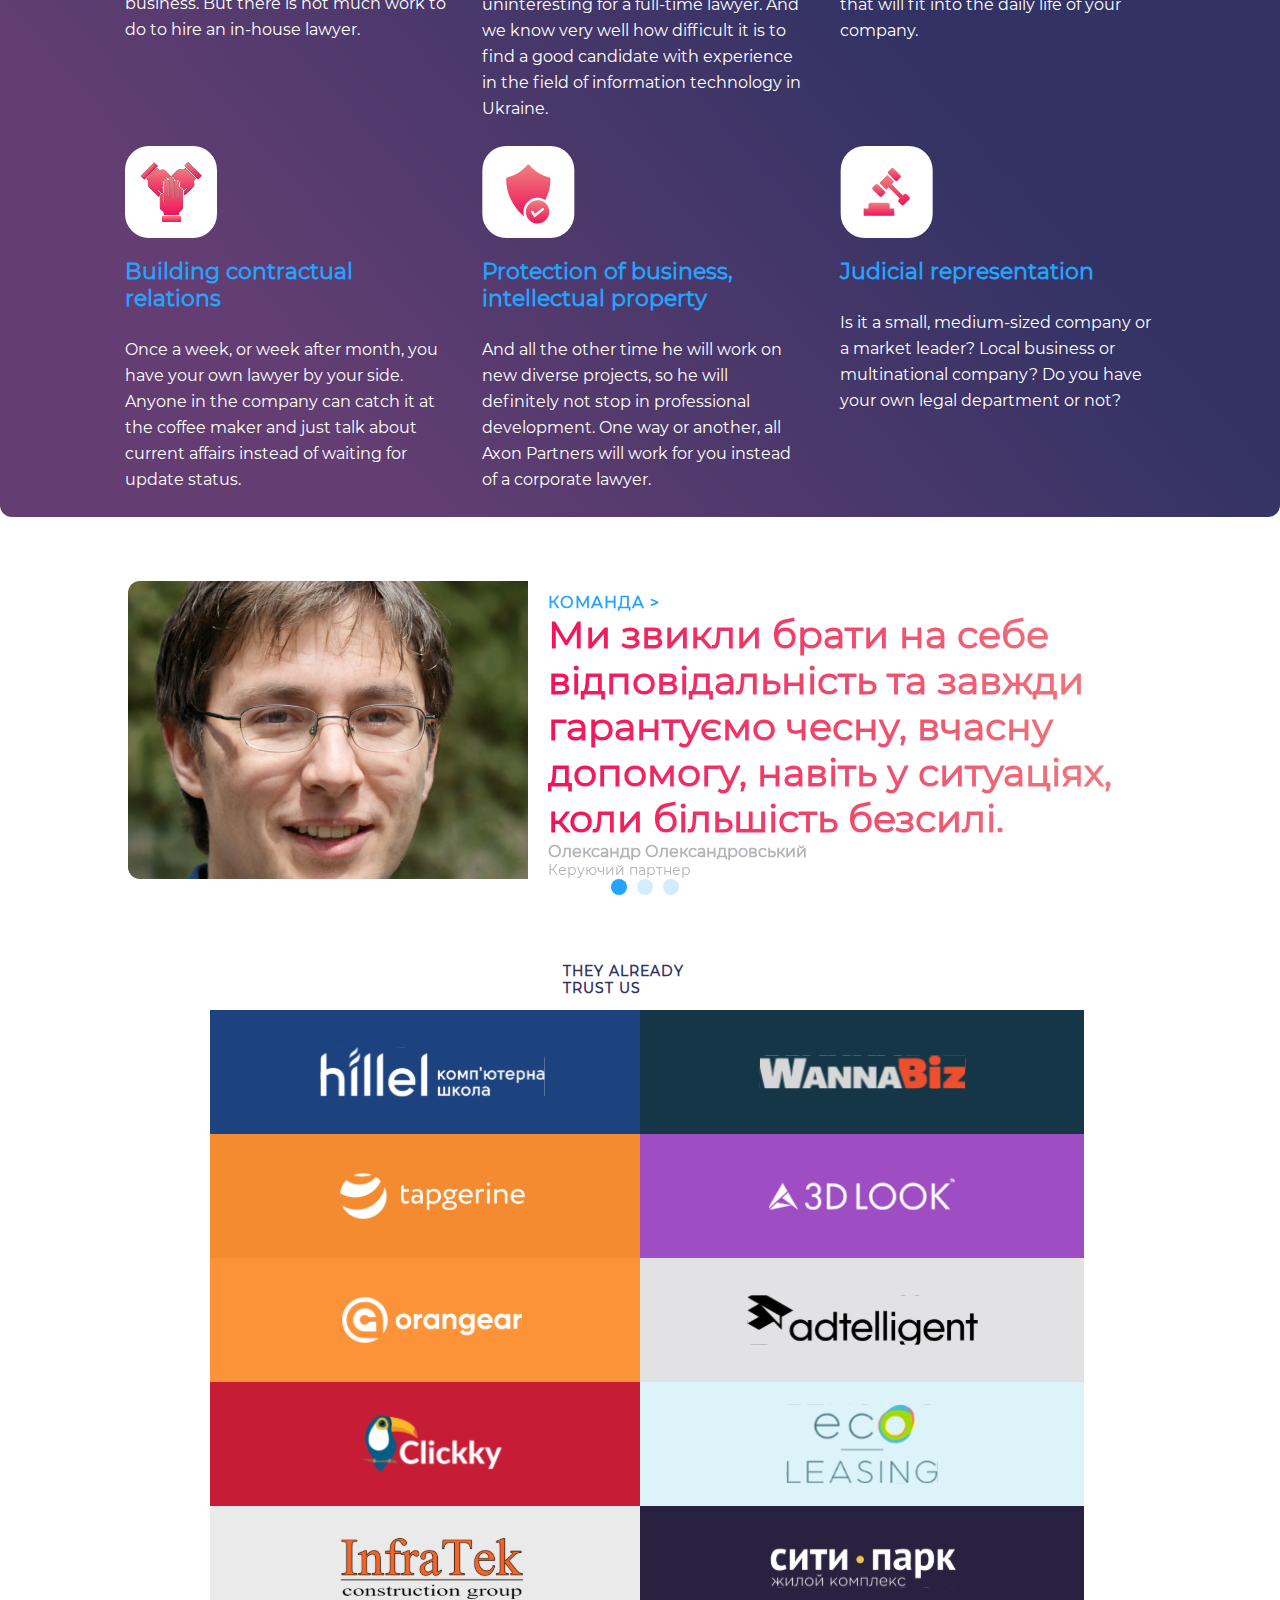
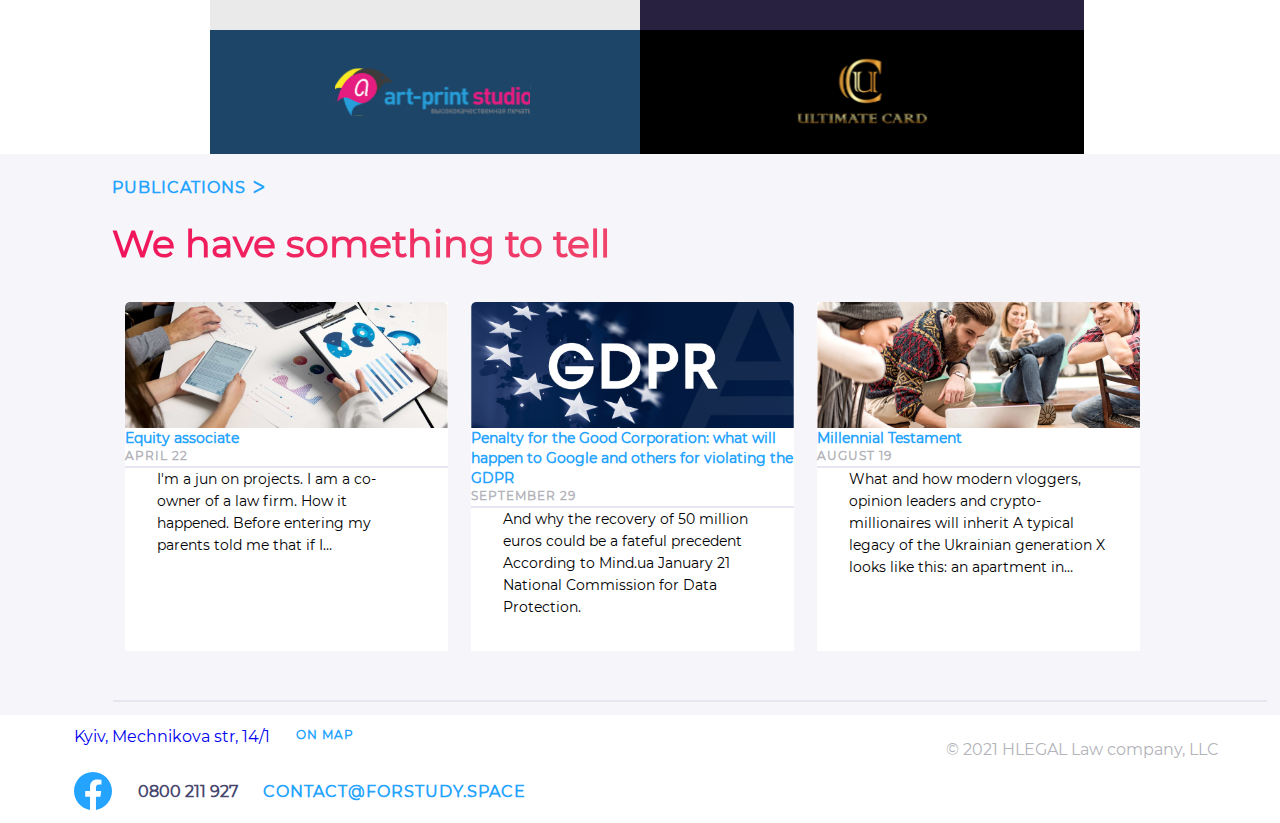
==== commit 744840e1: "tracked files after rm" ====
--- a/index.html
+++ b/index.html
@@ -28,13 +28,13 @@
                         <div class="header__items">
                             <ul class="header__list">
                                 <li class="header__item">
-                                    <a href="#" class="header__link header__link--primary">ук</a>
+                                    <a href="#ua" class="header__link header__link--primary">ук</a>
                                 </li>
                                 <li class="header__item">
-                                    <a href="#" class="header__link header__link--primary">ру</a>
+                                    <a href="#ru" class="header__link header__link--primary">ру</a>
                                 </li>
                                 <li class="header__item">
-                                    <a href="#" class="header__link header__link--primary">en </a>
+                                    <a href="#en" class="header__link header__link--primary">en </a>
                                 </li>
                                 <li class="header__item">
                                     <a href="https://goo.gl/maps/Sz3MzExeA3tsCW739"
@@ -63,7 +63,7 @@
                                 <a href="#" class="nav__link">about us</a>
                             </li>
                             <li class="nav__item">
-                                <a href="#" class="nav__link">services</a>
+                                <a href="/pages/services.html" class="nav__link">services</a>
                             </li>
                             <li class="nav__item">
                                 <a href="#" class="nav__link">team</a>
--- a/css/style.css
+++ b/css/style.css
@@ -70,7 +70,7 @@
   -webkit-box-align: center;
       -ms-flex-align: center;
           align-items: center;
-  margin-right: 145px;
+  margin-right: 160px;
   padding-bottom: 15px;
 }
 
@@ -130,25 +130,15 @@
 
 .wrapper .header .nav .modal {
   display: none;
-  /* Hidden by default */
-  position: fixed;
-  /* Stay in place */
+  position: absolute;
   z-index: 1;
-  /* Sit on top */
   padding-top: 100px;
-  /* Location of the box */
-  left: -120px;
+  left: 0;
   top: 0;
-  width: 75%;
-  /* Full width */
+  width: 100%;
   height: 100%;
-  /* Full height */
-  overflow: auto;
-  /* Enable scroll if needed */
   background-color: black;
-  /* Fallback color */
   background-color: rgba(0, 0, 0, 0.4);
-  /* Black w/ opacity */
 }
 
 .wrapper .header .nav .modal-content {
@@ -200,6 +190,10 @@
   color: #24A3FF;
 }
 
+.wrapper .header .nav .modal__item a:hover {
+  color: #f0145a;
+}
+
 .wrapper .header .nav .close {
   position: relative;
   left: 90%;
@@ -610,6 +604,43 @@
 .footer .footer__copiraiting {
   color: #B3B3BA;
   padding-top: 2%;
+}
+
+/****************************************SERVICES*****************************************************/
+.service__logo {
+  display: -webkit-box;
+  display: -ms-flexbox;
+  display: flex;
+  position: relative;
+  right: 21%;
+  margin-left: 1%;
+  padding-top: 2%;
+  -webkit-box-align: center;
+      -ms-flex-align: center;
+          align-items: center;
+}
+
+.logo__title {
+  font-size: 3rem;
+  color: #f0145a;
+  font-weight: bolder;
+}
+
+.logo__subtitle {
+  font-size: 2.25rem;
+}
+
+.center__block {
+  display: -webkit-box;
+  display: -ms-flexbox;
+  display: flex;
+  -webkit-box-pack: center;
+      -ms-flex-pack: center;
+          justify-content: center;
+}
+
+.center__img {
+  margin-top: 4%;
 }
 
 @media screen and (max-width: 1900px) {
@@ -688,28 +719,40 @@
   }
 }
 
+@media screen and (max-width: 600px) {
+  .wrapper .header .header__icon {
+    display: none;
+  }
+  .wrapper .header .header__item {
+    font-size: .7rem;
+  }
+}
+
 @media screen and (max-width: 480px) {
-  .wrapper .wrapper__body {
-    background-size: 97%;
-  }
-  .wrapper .wrapper__body .header .nav .nav__list {
+  .wrapper .header .header__link {
+    font-size: .5rem;
+  }
+  .wrapper .header .nav .nav__list {
     display: none;
   }
-  .wrapper .wrapper__body .header .nav #header__burger {
+  .wrapper .header .nav #header__burger {
     display: block;
     position: relative;
     left: 84%;
   }
-  .wrapper .wrapper__body .header .header__link--facebook,
-  .wrapper .wrapper__body .header .header__link--secondary,
-  .wrapper .wrapper__body .header .header__icon {
+  .wrapper .header .header__link--facebook,
+  .wrapper .header .header__link--secondary,
+  .wrapper .header .header__icon {
     display: none;
   }
-  .wrapper .wrapper__body .header .header__list {
-    margin: 0;
-  }
-  .wrapper .wrapper__body .header .header__logo {
+  .wrapper .header .header__list {
+    margin-left: 60px;
+  }
+  .wrapper .header .header__logo {
     width: 40%;
+  }
+  .wrapper .wrapper__body {
+    background-size: 97%;
   }
   .wrapper .wrapper__body .content__bottom {
     display: -webkit-box;
@@ -728,6 +771,9 @@
     width: 80%;
     padding-bottom: 10%;
   }
+  .wrapper .wrapper__body .content__subtitle {
+    font-size: 1.5rem;
+  }
   .wrapper .wrapper__body .owl-carousel .central__block .central__items {
     display: -webkit-box;
     display: -ms-flexbox;
@@ -740,7 +786,7 @@
         -ms-flex-direction: column;
             flex-direction: column;
   }
-  .wrapper .section .section__column {
+  .section .section__column {
     display: -webkit-box;
     display: -ms-flexbox;
     display: flex;
@@ -751,43 +797,43 @@
     width: -webkit-max-content;
     width: -moz-max-content;
     width: max-content;
-  }
-}
-
-/****************************************SERVICES*****************************************************/
-.service__logo {
-  display: -webkit-box;
-  display: -ms-flexbox;
-  display: flex;
-  position: relative;
-  right: 21%;
-  margin-left: 1%;
-  padding-top: 2%;
-  -webkit-box-align: center;
-      -ms-flex-align: center;
-          align-items: center;
-}
-
-.logo__title {
-  font-size: 3rem;
-  color: #f0145a;
-  font-weight: bolder;
-}
-
-.logo__subtitle {
-  font-size: 2.25rem;
-}
-
-.center__block {
-  display: -webkit-box;
-  display: -ms-flexbox;
-  display: flex;
-  -webkit-box-pack: center;
-      -ms-flex-pack: center;
-          justify-content: center;
-}
-
-.center__img {
-  margin-top: 4%;
+    flex-direction: column;
+  }
+  .central__block .central__items {
+    display: -webkit-box;
+    display: -ms-flexbox;
+    display: flex;
+    -webkit-box-orient: vertical;
+    -webkit-box-direction: reverse;
+        -ms-flex-direction: column-reverse;
+            flex-direction: column-reverse;
+  }
+  .footer {
+    -webkit-box-orient: vertical;
+    -webkit-box-direction: normal;
+        -ms-flex-direction: column;
+            flex-direction: column;
+    -webkit-box-align: center;
+        -ms-flex-align: center;
+            align-items: center;
+  }
+  .footer .footer__list--primary,
+  .footer .footer__list {
+    -webkit-box-orient: vertical;
+    -webkit-box-direction: normal;
+        -ms-flex-direction: column;
+            flex-direction: column;
+    -webkit-box-align: center;
+        -ms-flex-align: center;
+            align-items: center;
+  }
+  .footer .footer__copiraiting {
+    font-size: .8rem;
+  }
+  .footer .foooter__item--primary {
+    padding: 2%;
+    font-size: .7rem;
+    margin: 0 auto;
+  }
 }
 /*# sourceMappingURL=style.css.map */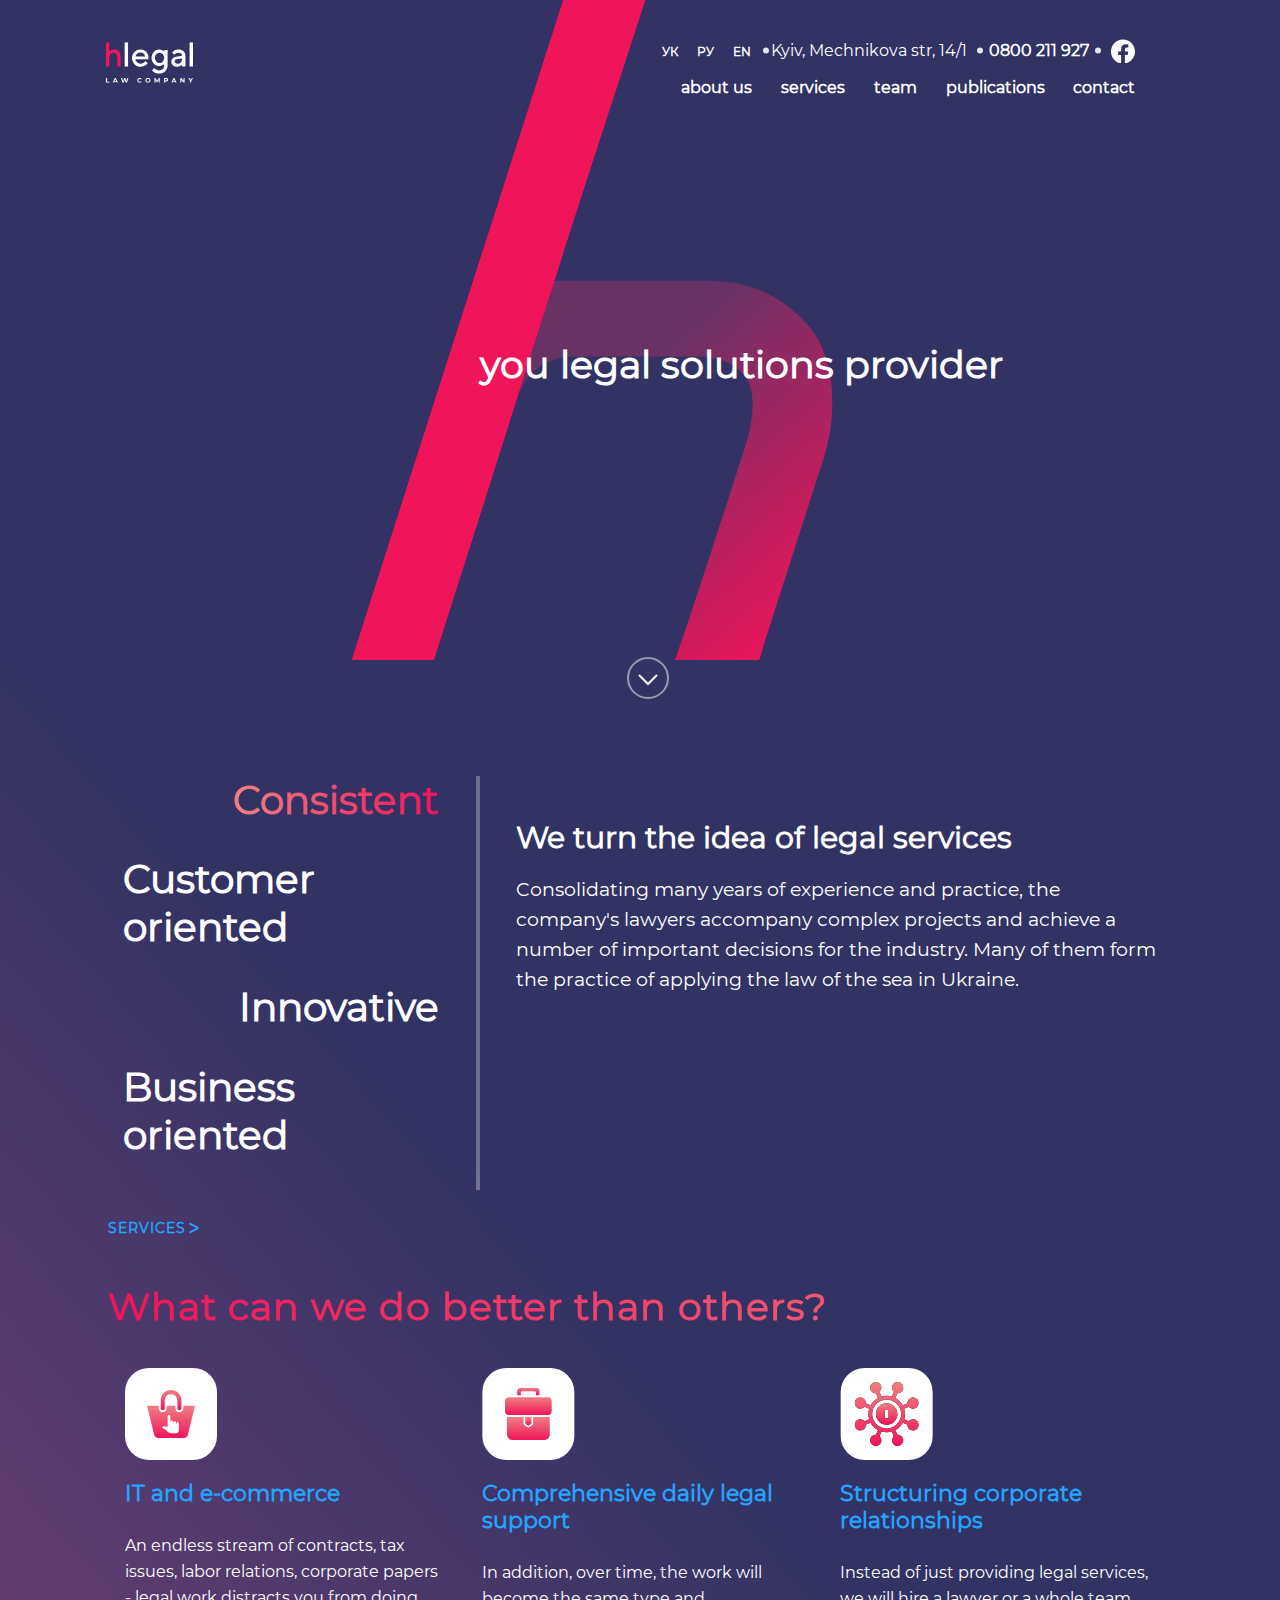
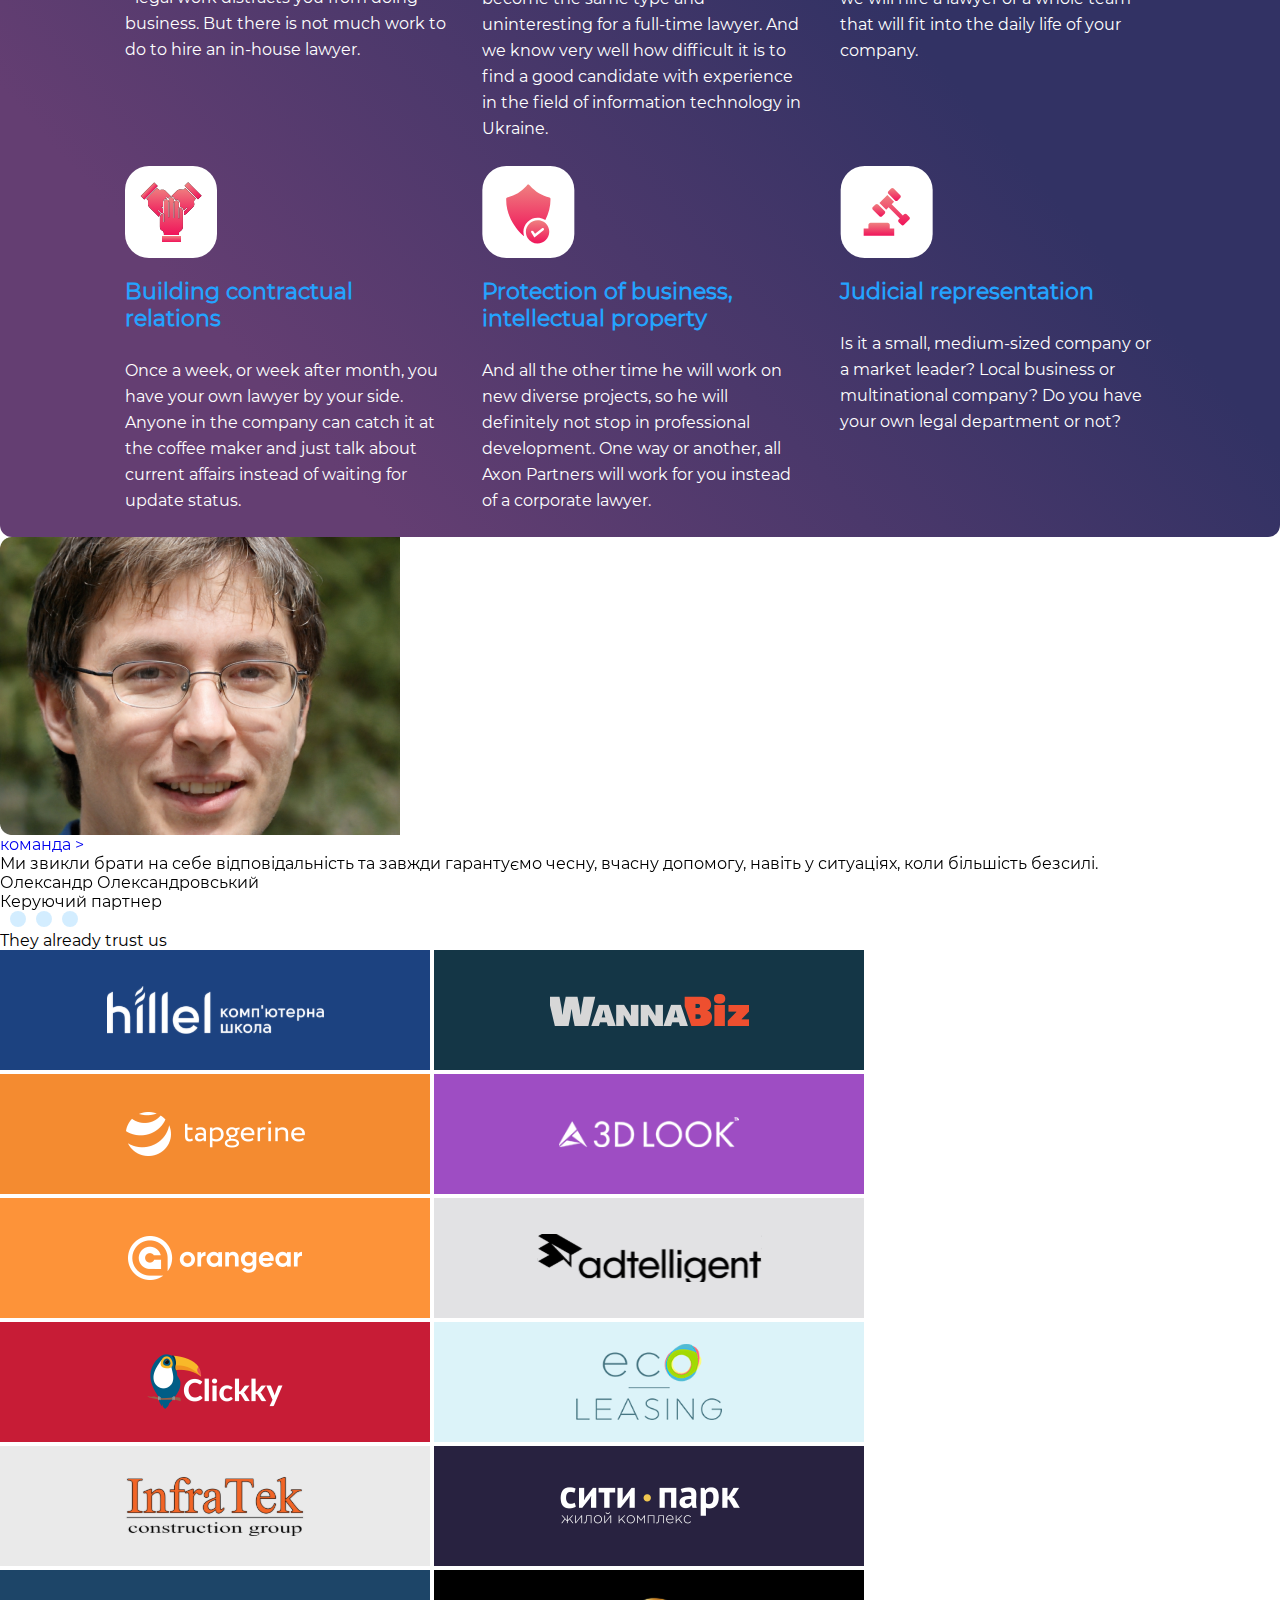
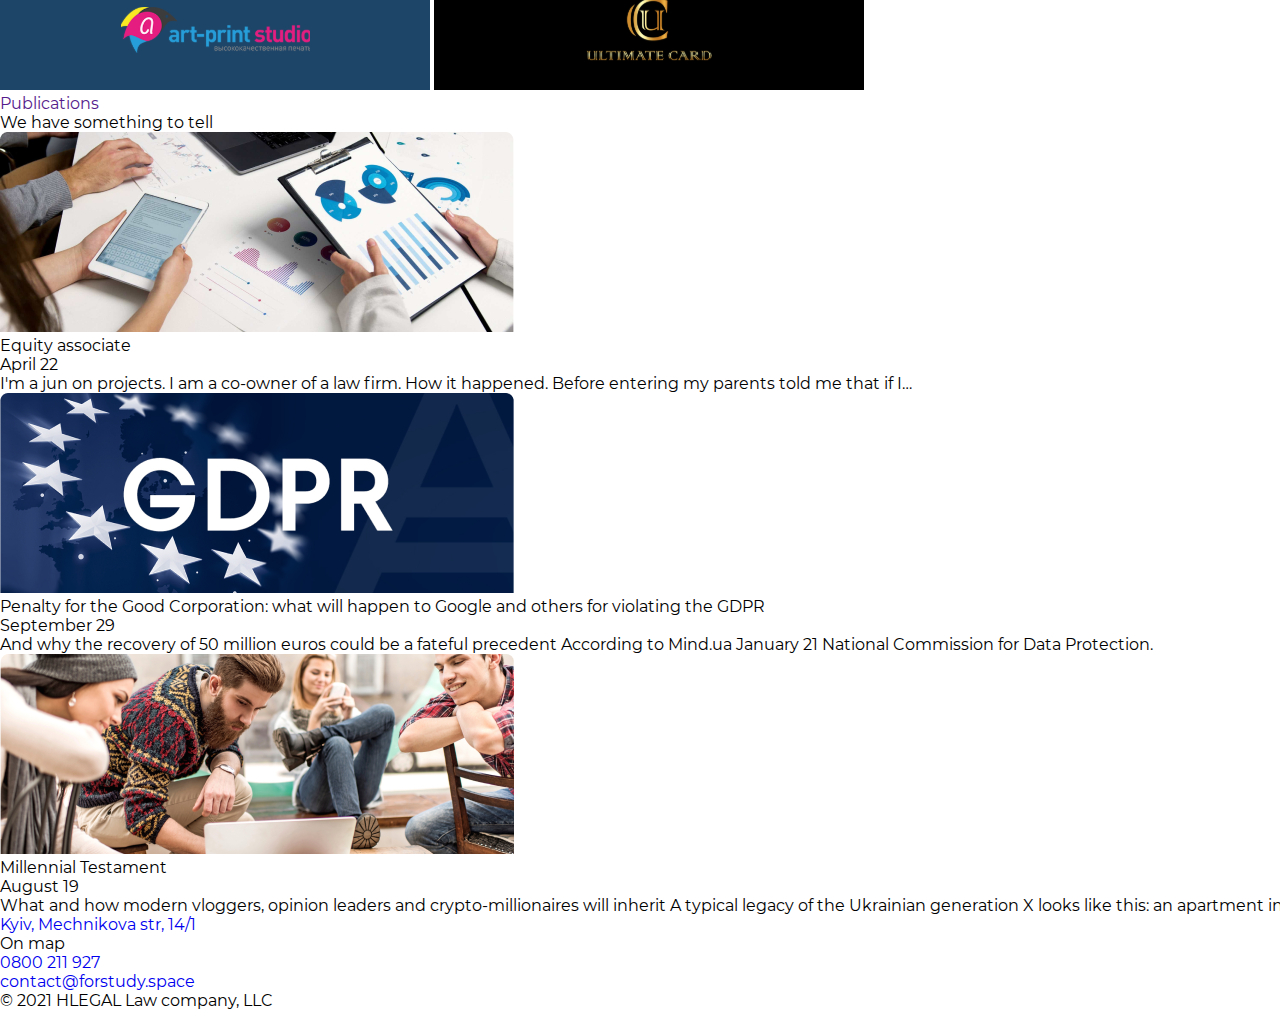
==== commit 4bd7abe0: "Merge branch 'master' of https://github.com/sergdz/homework12" ====
--- a/index.html
+++ b/index.html
@@ -35,6 +35,7 @@
                                 </li>
                                 <li class="header__item">
                                     <a href="#en" class="header__link header__link--primary">en </a>
+
                                 </li>
                                 <li class="header__item">
                                     <a href="https://goo.gl/maps/Sz3MzExeA3tsCW739"
@@ -64,6 +65,7 @@
                             </li>
                             <li class="nav__item">
                                 <a href="/pages/services.html" class="nav__link">services</a>
+
                             </li>
                             <li class="nav__item">
                                 <a href="#" class="nav__link">team</a>
--- a/css/style.css
+++ b/css/style.css
@@ -1,4 +1,17 @@
 @charset "UTF-8";
+.section .section__column {
+  display: -webkit-box;
+  display: -ms-flexbox;
+  display: flex;
+  -webkit-box-orient: vertical;
+  -webkit-box-direction: normal;
+      -ms-flex-direction: column;
+          flex-direction: column;
+  width: -webkit-max-content;
+  width: -moz-max-content;
+  width: max-content;
+}
+
 .wrapper .content .column__subtitle--active {
   background-image: linear-gradient(90.13deg, #EF8080 0.84%, #F0145A 99.96%);
   background-clip: text;
@@ -6,20 +19,20 @@
   -webkit-text-fill-color: transparent;
 }
 
-.wrapper .content__subtitle, .central__block .central__text, .section .section__text {
+.wrapper .content__subtitle, .wrapper .central__block .central__text, .wrapper .section .section__text {
   background: linear-gradient(90.13deg, #F0145A 0.84%, #EF8080 99.96%);
   background-clip: text;
   -webkit-background-clip: text;
   -webkit-text-fill-color: transparent;
 }
 
-.central__block .central__link, .bottom__block .bottom__subtitle, .section .section__link, .footer .footer__mail {
+.wrapper .central__block .central__link, .wrapper .bottom__block .bottom__subtitle, .wrapper .section .section__link, .wrapper .footer .footer__mail {
   text-transform: uppercase;
   letter-spacing: 1px;
   font-weight: bold;
 }
 
-.section .section__subtitle--tertiary, .footer .footer__subtitle {
+.wrapper .section .section__subtitle--tertiary, .wrapper .footer .footer__subtitle {
   font-weight: bold;
   font-size: 12px;
   line-height: 15px;
@@ -41,6 +54,7 @@
   border-radius: 0px 0px 12px 12px;
   font-family: "Montserrat";
   color: #FFFFFF;
+  /****************************************SERVICES*****************************************************/
 }
 
 .wrapper a {
@@ -70,7 +84,7 @@
   -webkit-box-align: center;
       -ms-flex-align: center;
           align-items: center;
-  margin-right: 160px;
+  margin-right: 145px;
   padding-bottom: 15px;
 }
 
@@ -388,11 +402,11 @@
   line-height: 26px;
 }
 
-.central__block {
+.wrapper .central__block {
   margin-top: 5%;
 }
 
-.central__block .central__items {
+.wrapper .central__block .central__items {
   display: -webkit-box;
   display: -ms-flexbox;
   display: flex;
@@ -401,48 +415,48 @@
           align-items: flex-end;
 }
 
-.central__block .central__item {
+.wrapper .central__block .central__item {
   padding-left: 2%;
 }
 
-.central__block .central__link {
-  color: #24A3FF;
-}
-
-.central__block .central__subtitle {
+.wrapper .central__block .central__link {
+  color: #24A3FF;
+}
+
+.wrapper .central__block .central__subtitle {
   color: #B3B3BA;
   font-weight: bold;
 }
 
-.central__block .central__subtitle--secondary {
+.wrapper .central__block .central__subtitle--secondary {
   font-size: .875rem;
   color: #B3B3BA;
 }
 
-.central__block .central__text {
+.wrapper .central__block .central__text {
   font-weight: bold;
   font-size: 38px;
   line-height: 46px;
 }
 
-.central__block .owl-carousel {
+.wrapper .central__block .owl-carousel {
   width: 80%;
   margin: 0 auto;
 }
 
-.central__block .owl-dot.active {
+.wrapper .central__block .owl-dot.active {
   opacity: 1;
 }
 
-.central__block .owl-dots {
+.wrapper .central__block .owl-dots {
   text-align: center;
 }
 
-.bottom__block {
+.wrapper .bottom__block {
   margin-top: 5%;
 }
 
-.bottom__block .bottom__subtitle {
+.wrapper .bottom__block .bottom__subtitle {
   color: #323264;
   font-size: .875rem;
   line-height: 17px;
@@ -450,7 +464,7 @@
   margin: 1% auto;
 }
 
-.bottom__block .bottom__item {
+.wrapper .bottom__block .bottom__item {
   display: -webkit-box;
   display: -ms-flexbox;
   display: flex;
@@ -461,45 +475,45 @@
           justify-content: center;
 }
 
-.bottom__block .bottom__link {
+.wrapper .bottom__block .bottom__link {
   display: block;
 }
 
-.bottom__block .bottom__img {
+.wrapper .bottom__block .bottom__img {
   height: 100%;
 }
 
-.section {
+.wrapper .section {
   background-color: #F5F5FA;
   padding: 1%;
 }
 
-.section .section__item {
+.wrapper .section .section__item {
   margin-left: 7%;
   margin-bottom: 1%;
 }
 
-.section .section__link {
-  color: #24A3FF;
-}
-
-.section .section__link h3::after {
+.wrapper .section .section__link {
+  color: #24A3FF;
+}
+
+.wrapper .section .section__link h3::after {
   content: "ᐳ";
   padding: 2px;
 }
 
-.section .section__subtitle--primary {
+.wrapper .section .section__subtitle--primary {
   padding: 1%;
 }
 
-.section .section__text {
+.wrapper .section .section__text {
   font-size: 38px;
   line-height: 46px;
   font-weight: bold;
   padding: 1%;
 }
 
-.section .section__column {
+.wrapper .section .section__column {
   display: -webkit-box;
   display: -ms-flexbox;
   display: flex;
@@ -508,19 +522,19 @@
   border-bottom: 2px solid #E6E6F0;
 }
 
-.section .section__subtitle--secondary {
+.wrapper .section .section__subtitle--secondary {
   color: #24A3FF;
   line-height: 20px;
   font-weight: bold;
 }
 
-.section .section__subtitle--tertiary {
+.wrapper .section .section__subtitle--tertiary {
   color: #B3B3BA;
   padding-bottom: 1%;
   border-bottom: 2px solid #E6E6F0;
 }
 
-.section .section__column--inner {
+.wrapper .section .section__column--inner {
   display: -webkit-box;
   display: -ms-flexbox;
   display: flex;
@@ -535,13 +549,13 @@
   margin: 1%;
 }
 
-.section .section__column--inner p {
+.wrapper .section .section__column--inner p {
   width: 80%;
   margin: 0 auto;
   padding-bottom: 10%;
 }
 
-.footer {
+.wrapper .footer {
   display: -webkit-box;
   display: -ms-flexbox;
   display: flex;
@@ -549,33 +563,33 @@
       justify-content: space-around;
 }
 
-.footer .footer__block {
+.wrapper .footer .footer__block {
   width: 50%;
 }
 
-.footer .footer__list {
-  display: -webkit-box;
-  display: -ms-flexbox;
-  display: flex;
-}
-
-.footer .foooter__item,
-.footer .foooter__item--primary {
+.wrapper .footer .footer__list {
+  display: -webkit-box;
+  display: -ms-flexbox;
+  display: flex;
+}
+
+.wrapper .footer .foooter__item,
+.wrapper .footer .foooter__item--primary {
   padding: 2%;
 }
 
-.footer .footer__subtitle {
-  color: #24A3FF;
-}
-
-.footer .footer__link--primary {
+.wrapper .footer .footer__subtitle {
+  color: #24A3FF;
+}
+
+.wrapper .footer .footer__link--primary {
   display: block;
   background: url(../icons/Vectorfb.svg);
   width: 38px;
   height: 38px;
 }
 
-.footer .footer__list--primary {
+.wrapper .footer .footer__list--primary {
   display: -webkit-box;
   display: -ms-flexbox;
   display: flex;
@@ -584,30 +598,29 @@
           align-items: center;
 }
 
-.footer .footer__link--primary:hover {
+.wrapper .footer .footer__link--primary:hover {
   background: url(../icons/Vectorfbhov.svg);
 }
 
-.footer .footer__number {
+.wrapper .footer .footer__number {
   color: #46466E;
   font-weight: 700;
 }
 
-.footer .footer__mail {
-  color: #24A3FF;
-}
-
-.footer .footer__mail:hover {
+.wrapper .footer .footer__mail {
+  color: #24A3FF;
+}
+
+.wrapper .footer .footer__mail:hover {
   color: #F0145A;
 }
 
-.footer .footer__copiraiting {
+.wrapper .footer .footer__copiraiting {
   color: #B3B3BA;
   padding-top: 2%;
 }
 
-/****************************************SERVICES*****************************************************/
-.service__logo {
+.wrapper .service__logo {
   display: -webkit-box;
   display: -ms-flexbox;
   display: flex;
@@ -620,17 +633,17 @@
           align-items: center;
 }
 
-.logo__title {
+.wrapper .logo__title {
   font-size: 3rem;
   color: #f0145a;
   font-weight: bolder;
 }
 
-.logo__subtitle {
+.wrapper .logo__subtitle {
   font-size: 2.25rem;
 }
 
-.center__block {
+.wrapper .center__block {
   display: -webkit-box;
   display: -ms-flexbox;
   display: flex;
@@ -639,201 +652,7 @@
           justify-content: center;
 }
 
-.center__img {
+.wrapper .center__img {
   margin-top: 4%;
 }
-
-@media screen and (max-width: 1900px) {
-  .wrapper .wrapper__body .content .column--primary {
-    width: 30%;
-  }
-}
-
-@media screen and (max-width: 1440px) {
-  .wrapper .wrapper__body .content .column--primary {
-    width: 34%;
-  }
-}
-
-@media screen and (max-width: 1280px) {
-  .wrapper .wrapper__body .content .column--primary {
-    width: 45%;
-  }
-}
-
-@media screen and (max-width: 1024px) {
-  .wrapper .wrapper__body .content .column--primary {
-    width: 49%;
-  }
-}
-
-@media screen and (max-width: 960px) {
-  .wrapper .wrapper__body .content .column--primary {
-    width: 70%;
-  }
-}
-
-@media screen and (max-width: 840px) {
-  .wrapper .wrapper__body .content {
-    margin: 0 auto;
-    padding-top: 6%;
-    -webkit-box-orient: vertical;
-    -webkit-box-direction: normal;
-        -ms-flex-direction: column;
-            flex-direction: column;
-    -webkit-box-align: start;
-        -ms-flex-align: start;
-            align-items: flex-start;
-  }
-  .wrapper .wrapper__body .content .column--primary {
-    display: -webkit-box;
-    display: -ms-flexbox;
-    display: flex;
-    width: 204%;
-    -webkit-box-orient: horizontal;
-    -webkit-box-direction: normal;
-        -ms-flex-direction: row;
-            flex-direction: row;
-    -webkit-box-align: center;
-        -ms-flex-align: center;
-            align-items: center;
-  }
-  .wrapper .wrapper__body .content .column--secondary {
-    width: 90%;
-    display: -webkit-box;
-    display: -ms-flexbox;
-    display: flex;
-    padding-bottom: 4%;
-    border-top: 4px solid rgba(255, 255, 255, 0.3);
-    border-left: none;
-    -webkit-box-orient: vertical;
-    -webkit-box-direction: normal;
-        -ms-flex-direction: column;
-            flex-direction: column;
-    -webkit-box-align: center;
-        -ms-flex-align: center;
-            align-items: center;
-  }
-  .wrapper .wrapper__body .content .column__subtitle {
-    width: 100%;
-  }
-}
-
-@media screen and (max-width: 600px) {
-  .wrapper .header .header__icon {
-    display: none;
-  }
-  .wrapper .header .header__item {
-    font-size: .7rem;
-  }
-}
-
-@media screen and (max-width: 480px) {
-  .wrapper .header .header__link {
-    font-size: .5rem;
-  }
-  .wrapper .header .nav .nav__list {
-    display: none;
-  }
-  .wrapper .header .nav #header__burger {
-    display: block;
-    position: relative;
-    left: 84%;
-  }
-  .wrapper .header .header__link--facebook,
-  .wrapper .header .header__link--secondary,
-  .wrapper .header .header__icon {
-    display: none;
-  }
-  .wrapper .header .header__list {
-    margin-left: 60px;
-  }
-  .wrapper .header .header__logo {
-    width: 40%;
-  }
-  .wrapper .wrapper__body {
-    background-size: 97%;
-  }
-  .wrapper .wrapper__body .content__bottom {
-    display: -webkit-box;
-    display: -ms-flexbox;
-    display: flex;
-    -webkit-box-orient: vertical;
-    -webkit-box-direction: normal;
-        -ms-flex-direction: column;
-            flex-direction: column;
-    -webkit-box-align: center;
-        -ms-flex-align: center;
-            align-items: center;
-    margin-top: 8%;
-  }
-  .wrapper .wrapper__body .content__item {
-    width: 80%;
-    padding-bottom: 10%;
-  }
-  .wrapper .wrapper__body .content__subtitle {
-    font-size: 1.5rem;
-  }
-  .wrapper .wrapper__body .owl-carousel .central__block .central__items {
-    display: -webkit-box;
-    display: -ms-flexbox;
-    display: flex;
-    -webkit-box-align: end;
-        -ms-flex-align: end;
-            align-items: flex-end;
-    -webkit-box-orient: vertical;
-    -webkit-box-direction: normal;
-        -ms-flex-direction: column;
-            flex-direction: column;
-  }
-  .section .section__column {
-    display: -webkit-box;
-    display: -ms-flexbox;
-    display: flex;
-    -webkit-box-orient: vertical;
-    -webkit-box-direction: normal;
-        -ms-flex-direction: column;
-            flex-direction: column;
-    width: -webkit-max-content;
-    width: -moz-max-content;
-    width: max-content;
-    flex-direction: column;
-  }
-  .central__block .central__items {
-    display: -webkit-box;
-    display: -ms-flexbox;
-    display: flex;
-    -webkit-box-orient: vertical;
-    -webkit-box-direction: reverse;
-        -ms-flex-direction: column-reverse;
-            flex-direction: column-reverse;
-  }
-  .footer {
-    -webkit-box-orient: vertical;
-    -webkit-box-direction: normal;
-        -ms-flex-direction: column;
-            flex-direction: column;
-    -webkit-box-align: center;
-        -ms-flex-align: center;
-            align-items: center;
-  }
-  .footer .footer__list--primary,
-  .footer .footer__list {
-    -webkit-box-orient: vertical;
-    -webkit-box-direction: normal;
-        -ms-flex-direction: column;
-            flex-direction: column;
-    -webkit-box-align: center;
-        -ms-flex-align: center;
-            align-items: center;
-  }
-  .footer .footer__copiraiting {
-    font-size: .8rem;
-  }
-  .footer .foooter__item--primary {
-    padding: 2%;
-    font-size: .7rem;
-    margin: 0 auto;
-  }
-}
 /*# sourceMappingURL=style.css.map */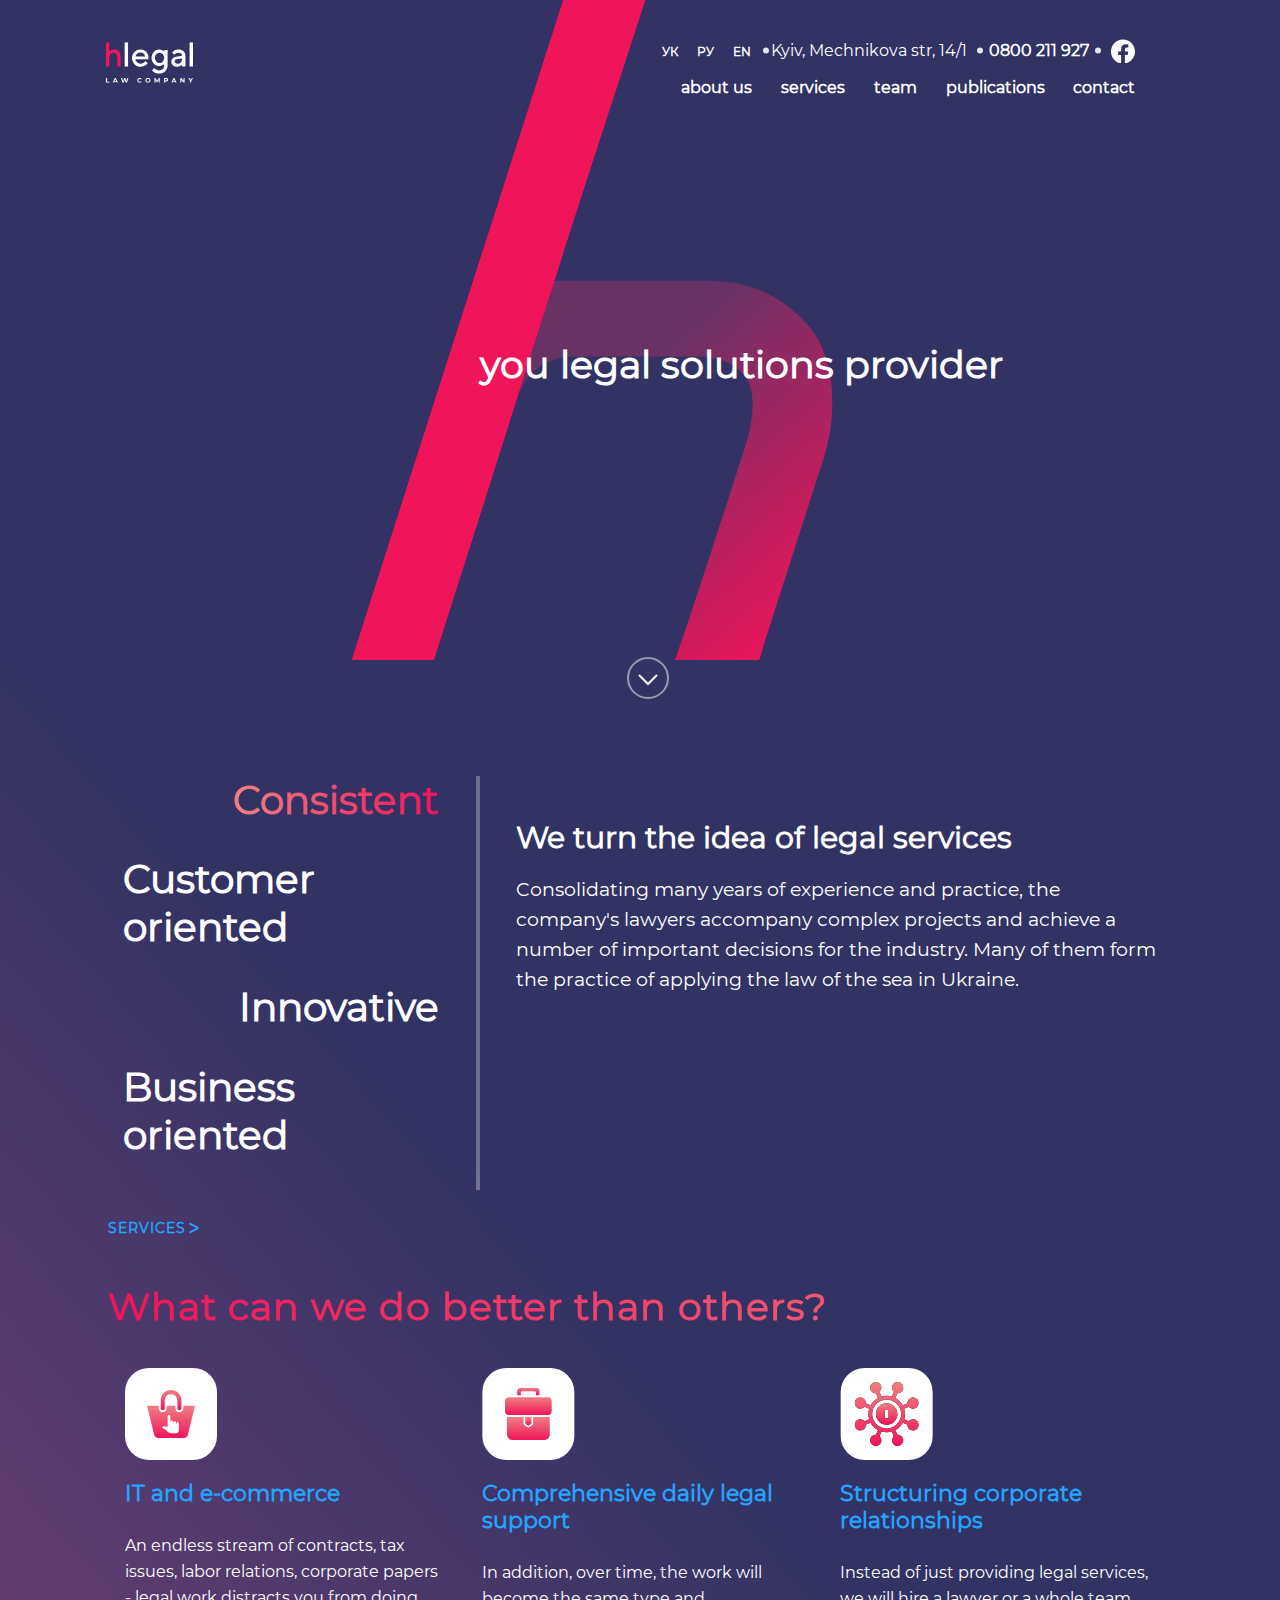
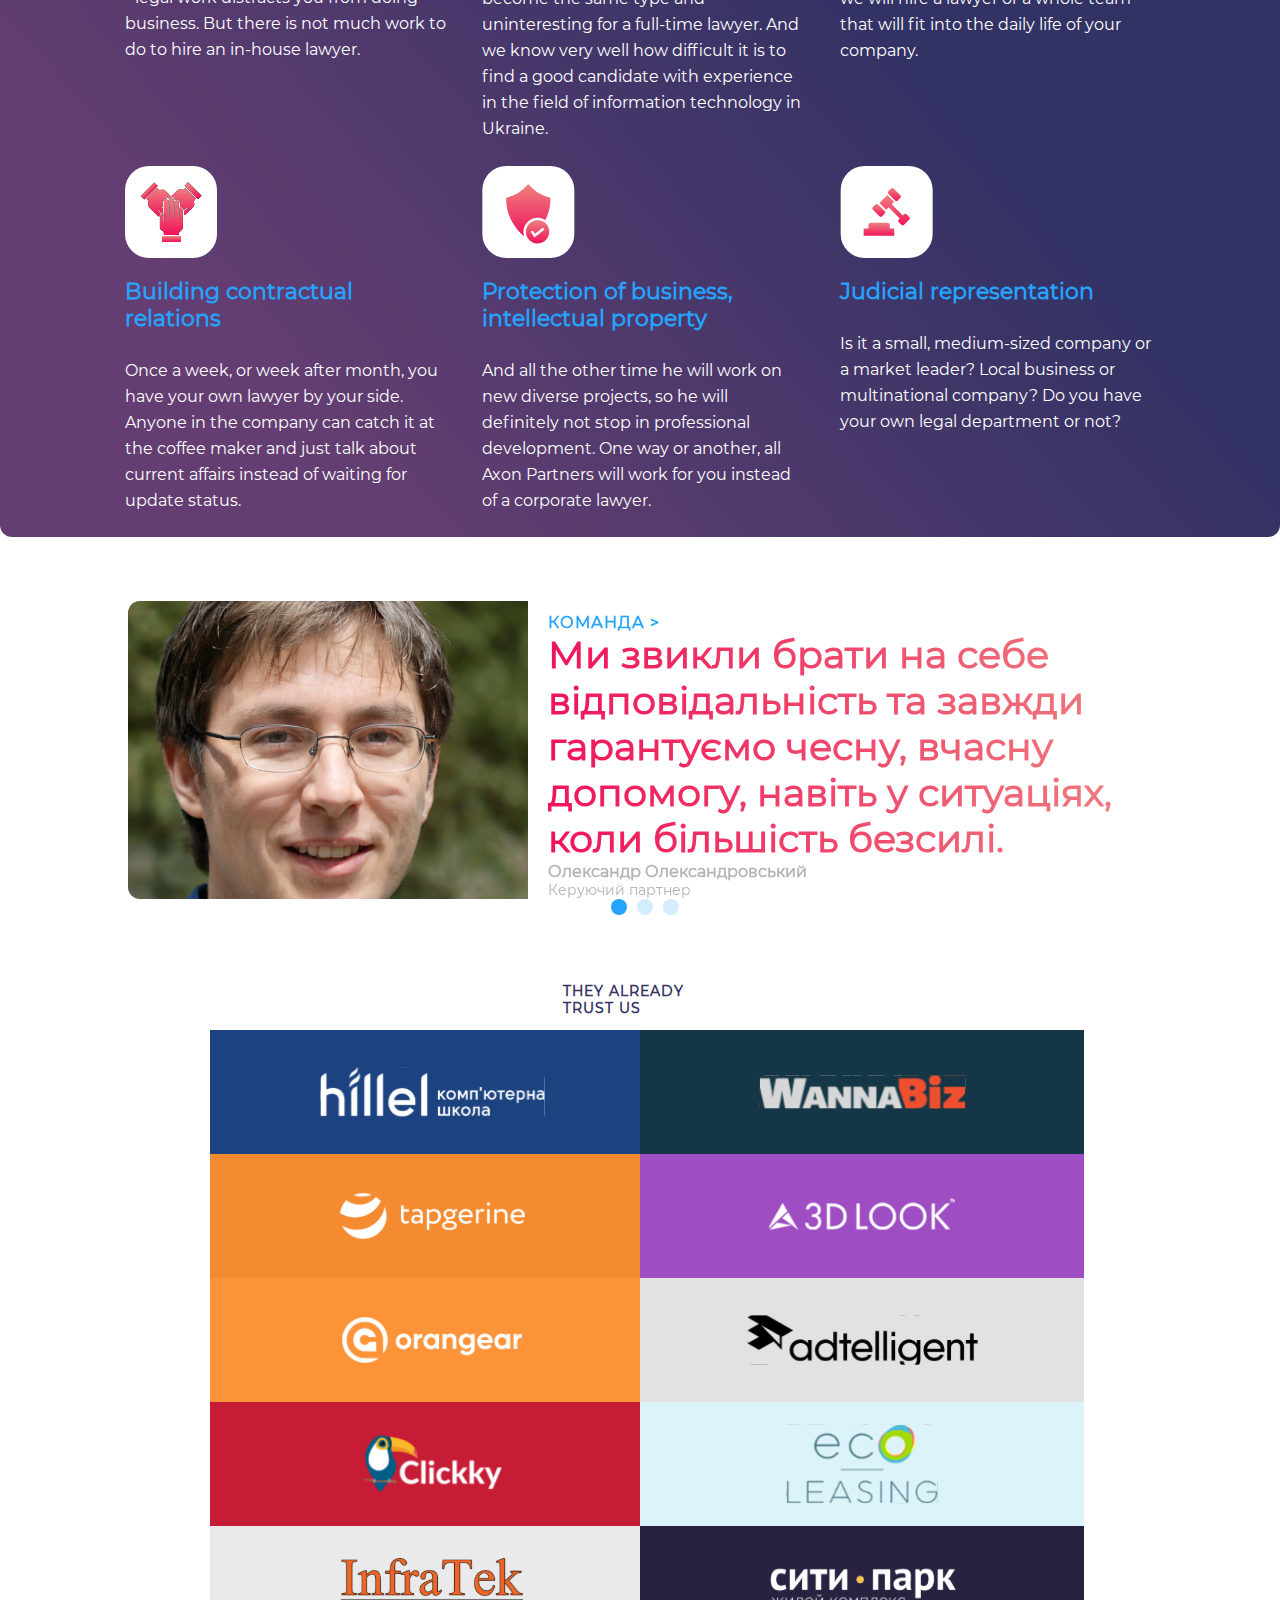
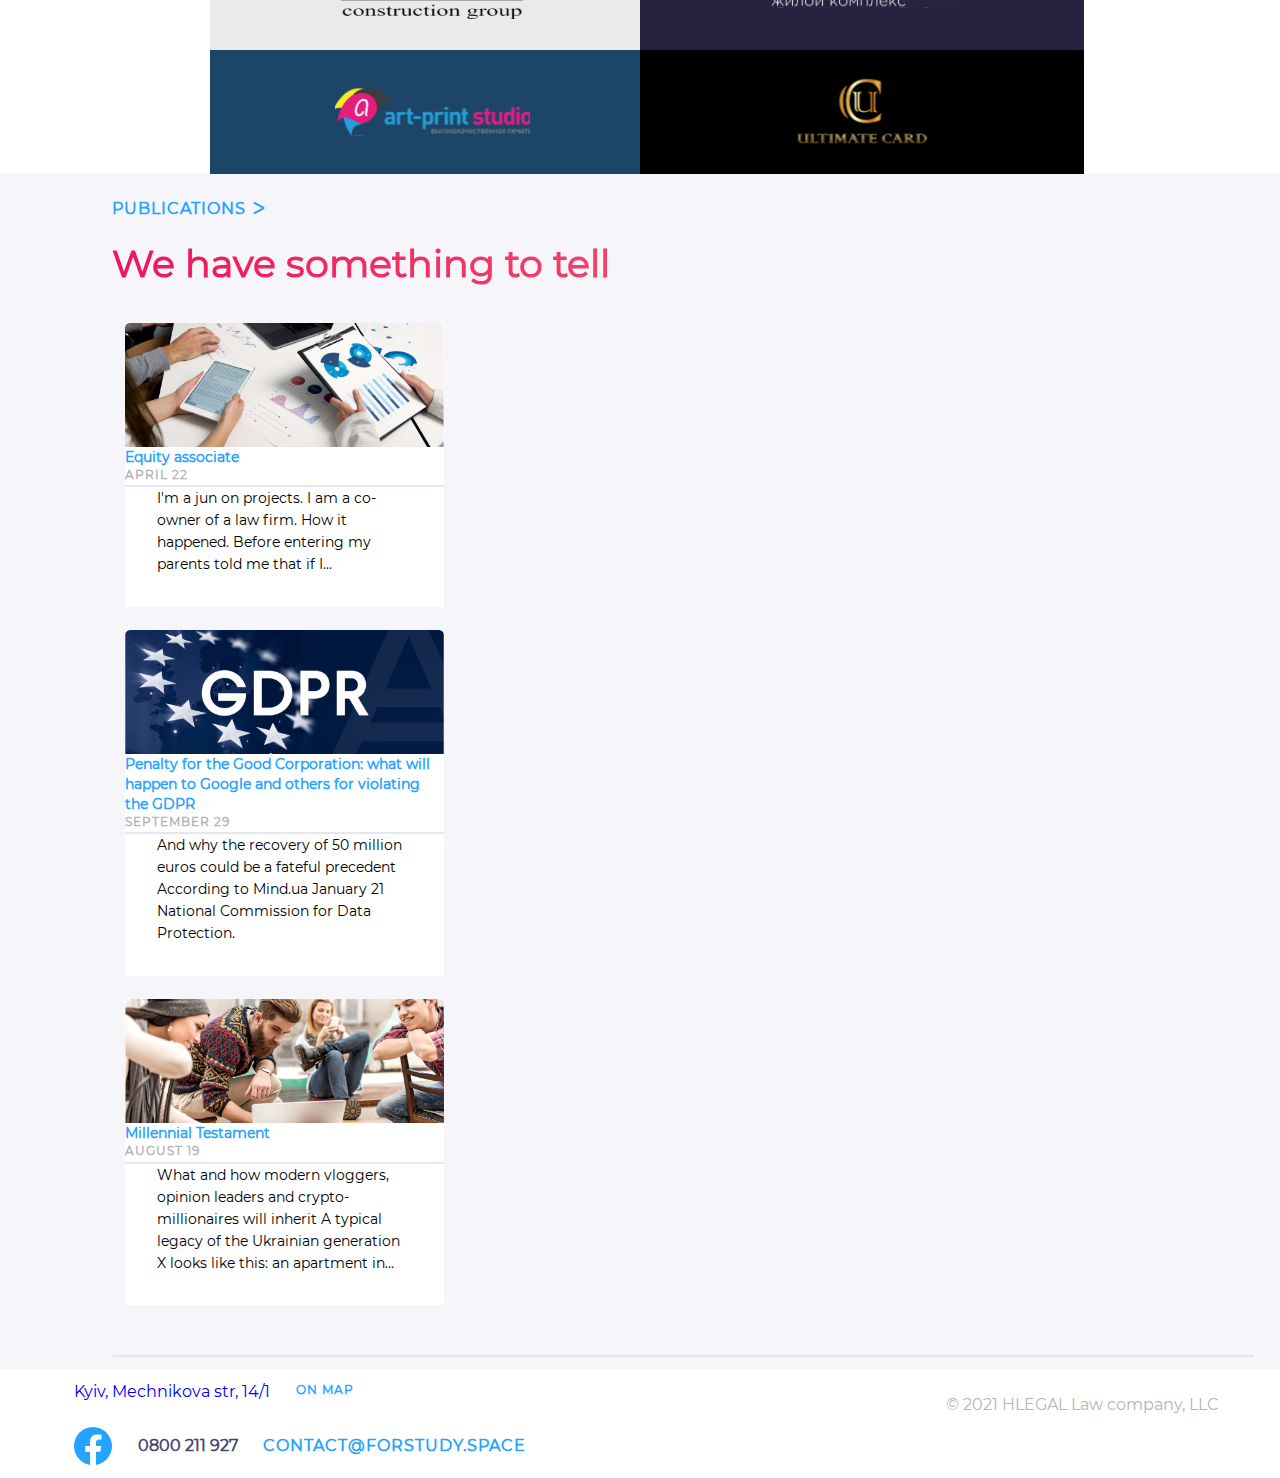
==== commit 2e8121d0: "add" ====
--- a/index.html
+++ b/index.html
@@ -17,7 +17,7 @@
 
     <div class="container">
         <div class="wrapper">
-          
+
             <div class="wrapper__body">
                 <header class="header">
 
@@ -57,7 +57,7 @@
                             </ul>
                         </div>
 
-                        
+
 
                         <ul class="nav__list">
                             <li class="nav__item">
@@ -81,45 +81,45 @@
                         <div id="header__burger" >
                             <img src="/icons/Hamburger.svg" alt="burger">
                         </div>
-            
-            
+
+
                         <div id="myModal" class="modal">
-            
-            
+
+
                             <div class="modal-content">
-                              
+
                                 <div class="modal-body">
-                                        <span class="close">&times;</span>
-                                        <div class="modal__item">
-                                            <a href="">
+                                    <span class="close">&times;</span>
+                                    <div class="modal__item">
+                                        <a href="">
                                             about us
                                         </a>
-                                        </div>
-                                        <div class="modal__item">
-                                            <a href="">
+                                    </div>
+                                    <div class="modal__item">
+                                        <a href="">
                                             послуги
                                         </a>
-                                        </div>
-                                        <div class="modal__item">
-                                            <a href="">
+                                    </div>
+                                    <div class="modal__item">
+                                        <a href="">
                                             команда
                                         </a>
-                                        </div>
-                                        <div class="modal__item">
-                                            <a href="">
+                                    </div>
+                                    <div class="modal__item">
+                                        <a href="">
                                             публікації
                                         </a>
-                                        </div>
-                                        <div class="modal__item">
-                                            <a href="">
+                                    </div>
+                                    <div class="modal__item">
+                                        <a href="">
                                             контакти
                                         </a>
-                                        </div>
                                     </div>
-            
+                                </div>
+
+                            </div>
+
                         </div>
-
-                    </div>
                 </header>
 
                 <h1 class="title">
@@ -438,47 +438,47 @@
                 </div>
             </div>
         </div>
-            <footer class="footer">
-                <div class="footer__block">
-                    <div class="footer__items">
-                        <ul class="footer__list">
-                            <li class="foooter__item">
-                                <a class="footer__link" href="https://goo.gl/maps/Sz3MzExeA3tsCW739">
-                                    Kyiv, Mechnikova str, 14/1
-                                </a>
-                            </li>
-                            <li class="foooter__item">
-                                <p class="footer__subtitle">
-                                    On map
-                                </p>
-                            </li>
-                        </ul>
-                    </div>
-                    <div class="footer__items--primary">
-                        <ul class="footer__list--primary">
-                            <li class="foooter__item--primary">
-                                <a class="footer__link--primary" href="http://facebook.com">
-                                </a>
-                            </li>
-                            <li class="foooter__item--primary">
-                                <a class="footer__number" href="tel:+380800211927">
-                                    0800 211 927
-                                </a>
-                            </li>
-                            <li class="foooter__item--primary">
-                                <a class="footer__mail" href="mailto:contact@forstudy.space">
-                                    contact@forstudy.space
-                                </a>
-                            </li>
-                        </ul>
-
-                    </div>
-                </div>
-                <p id="down"></p>
-                <p class="footer__copiraiting">
-                    © 2021 HLEGAL Law company, LLC
-                </p>
-            </footer>
+        <footer class="footer">
+            <div class="footer__block">
+                <div class="footer__items">
+                    <ul class="footer__list">
+                        <li class="foooter__item">
+                            <a class="footer__link" href="https://goo.gl/maps/Sz3MzExeA3tsCW739">
+                                Kyiv, Mechnikova str, 14/1
+                            </a>
+                        </li>
+                        <li class="foooter__item">
+                            <p class="footer__subtitle">
+                                On map
+                            </p>
+                        </li>
+                    </ul>
+                </div>
+                <div class="footer__items--primary">
+                    <ul class="footer__list--primary">
+                        <li class="foooter__item--primary">
+                            <a class="footer__link--primary" href="http://facebook.com">
+                            </a>
+                        </li>
+                        <li class="foooter__item--primary">
+                            <a class="footer__number" href="tel:+380800211927">
+                                0800 211 927
+                            </a>
+                        </li>
+                        <li class="foooter__item--primary">
+                            <a class="footer__mail" href="mailto:contact@forstudy.space">
+                                contact@forstudy.space
+                            </a>
+                        </li>
+                    </ul>
+
+                </div>
+            </div>
+            <p id="down"></p>
+            <p class="footer__copiraiting">
+                © 2021 HLEGAL Law company, LLC
+            </p>
+        </footer>
 
 
 
--- a/css/style.css
+++ b/css/style.css
@@ -12,27 +12,27 @@
   width: max-content;
 }
 
-.wrapper .content .column__subtitle--active {
+.container .wrapper .content .column__subtitle--active {
   background-image: linear-gradient(90.13deg, #EF8080 0.84%, #F0145A 99.96%);
   background-clip: text;
   -webkit-background-clip: text;
   -webkit-text-fill-color: transparent;
 }
 
-.wrapper .content__subtitle, .wrapper .central__block .central__text, .wrapper .section .section__text {
+.container .wrapper .content__subtitle, .container .central__block .central__text, .container .section .section__text {
   background: linear-gradient(90.13deg, #F0145A 0.84%, #EF8080 99.96%);
   background-clip: text;
   -webkit-background-clip: text;
   -webkit-text-fill-color: transparent;
 }
 
-.wrapper .central__block .central__link, .wrapper .bottom__block .bottom__subtitle, .wrapper .section .section__link, .wrapper .footer .footer__mail {
+.container .central__block .central__link, .container .bottom__block .bottom__subtitle, .container .section .section__link, .container .footer .footer__mail {
   text-transform: uppercase;
   letter-spacing: 1px;
   font-weight: bold;
 }
 
-.wrapper .section .section__subtitle--tertiary, .wrapper .footer .footer__subtitle {
+.container .section .section__subtitle--tertiary, .container .footer .footer__subtitle {
   font-weight: bold;
   font-size: 12px;
   line-height: 15px;
@@ -49,7 +49,7 @@
   font-family: "Montserrat";
 }
 
-.wrapper {
+.container .wrapper {
   background: linear-gradient(228.57deg, #323264 11.93%, #323264 57.17%, #643E72 87.46%);
   border-radius: 0px 0px 12px 12px;
   font-family: "Montserrat";
@@ -57,11 +57,11 @@
   /****************************************SERVICES*****************************************************/
 }
 
-.wrapper a {
+.container .wrapper a {
   color: #FFFFFF;
 }
 
-.wrapper .header {
+.container .wrapper .header {
   display: -webkit-box;
   display: -ms-flexbox;
   display: flex;
@@ -70,14 +70,14 @@
           justify-content: space-between;
 }
 
-.wrapper .header .header__logo {
+.container .wrapper .header .header__logo {
   width: 6.78%;
   margin-left: 8.3%;
   margin-top: 2.2%;
   z-index: 5;
 }
 
-.wrapper .header .header__list {
+.container .wrapper .header .header__list {
   display: -webkit-box;
   display: -ms-flexbox;
   display: flex;
@@ -88,12 +88,12 @@
   padding-bottom: 15px;
 }
 
-.wrapper .header .header__item {
+.container .wrapper .header .header__item {
   margin-top: 8%;
   margin-left: 1px;
 }
 
-.wrapper .header .header__link--primary {
+.container .wrapper .header .header__link--primary {
   font-size: .75rem;
   font-weight: 700;
   text-transform: uppercase;
@@ -101,48 +101,48 @@
   padding: 9px;
 }
 
-.wrapper .header .header__link--primary:hover {
+.container .wrapper .header .header__link--primary:hover {
   background: #F0145A;
   border-radius: 8px;
 }
 
-.wrapper .header .header__link--secondary {
+.container .wrapper .header .header__link--secondary {
   font-weight: 400;
   line-height: 19.5px;
 }
 
-.wrapper .header .header__link--tertiary {
+.container .wrapper .header .header__link--tertiary {
   font-size: 1rem;
   font-weight: 700;
   line-height: 14.63px;
   padding: 7px;
 }
 
-.wrapper .header .header__link--facebook {
+.container .wrapper .header .header__link--facebook {
   display: block;
   width: 24px;
   height: 24px;
   background-image: url(../icons/Vectorfacebook.svg);
 }
 
-.wrapper .header .header__link--facebook:hover {
+.container .wrapper .header .header__link--facebook:hover {
   display: block;
   width: 24px;
   height: 24px;
   background-image: url(../icons/Vectorfacebookhov.svg);
 }
 
-.wrapper .header .header__icon {
+.container .wrapper .header .header__icon {
   padding: 2px;
 }
 
-.wrapper .header .nav #header__burger {
+.container .wrapper .header .nav #header__burger {
   display: none;
   width: 32px;
   height: 32px;
 }
 
-.wrapper .header .nav .modal {
+.container .wrapper .header .nav .modal {
   display: none;
   position: absolute;
   z-index: 1;
@@ -155,7 +155,7 @@
   background-color: rgba(0, 0, 0, 0.4);
 }
 
-.wrapper .header .nav .modal-content {
+.container .wrapper .header .nav .modal-content {
   background-color: #ffffff;
   margin: auto;
   padding: 0;
@@ -189,7 +189,7 @@
   }
 }
 
-.wrapper .header .nav .modal__item {
+.container .wrapper .header .nav .modal__item {
   font-size: 1.5rem;
   line-height: 1.8125rem;
   text-align: center;
@@ -200,15 +200,15 @@
   background-color: #F5F5FA;
 }
 
-.wrapper .header .nav .modal__item a {
-  color: #24A3FF;
-}
-
-.wrapper .header .nav .modal__item a:hover {
+.container .wrapper .header .nav .modal__item a {
+  color: #24A3FF;
+}
+
+.container .wrapper .header .nav .modal__item a:hover {
   color: #f0145a;
 }
 
-.wrapper .header .nav .close {
+.container .wrapper .header .nav .close {
   position: relative;
   left: 90%;
   color: #EC6F5D;
@@ -217,37 +217,37 @@
   transition: 1s all;
 }
 
-.wrapper .header .nav .close:hover,
-.wrapper .header .nav .close:focus {
+.container .wrapper .header .nav .close:hover,
+.container .wrapper .header .nav .close:focus {
   color: #0f0e0e;
   cursor: pointer;
 }
 
-.wrapper .header .nav .modal-body {
+.container .wrapper .header .nav .modal-body {
   padding: 2px 16px;
 }
 
-.wrapper .header .nav .nav__list {
-  display: -webkit-box;
-  display: -ms-flexbox;
-  display: flex;
-}
-
-.wrapper .header .nav .nav__link {
+.container .wrapper .header .nav .nav__list {
+  display: -webkit-box;
+  display: -ms-flexbox;
+  display: flex;
+}
+
+.container .wrapper .header .nav .nav__link {
   font-weight: 700;
   padding-bottom: 3px;
 }
 
-.wrapper .header .nav .nav__link:hover {
+.container .wrapper .header .nav .nav__link:hover {
   border-bottom: 2px solid #ffffff;
   font-weight: 700;
 }
 
-.wrapper .header .nav .nav__item {
+.container .wrapper .header .nav .nav__item {
   margin-left: 4.6%;
 }
 
-.wrapper .wrapper__body {
+.container .wrapper .wrapper__body {
   background-image: url(../imgs/symbol.svg);
   background-repeat: no-repeat;
   background-position: top;
@@ -255,7 +255,7 @@
   height: inherit;
 }
 
-.wrapper .title {
+.container .wrapper .title {
   font-size: 2.375rem;
   width: 41.7%;
   font-weight: 700;
@@ -263,7 +263,7 @@
   margin-left: 37.5%;
 }
 
-.wrapper .center__btn {
+.container .wrapper .center__btn {
   background-image: url(../icons/btncenter.svg);
   display: block;
   width: 42px;
@@ -272,7 +272,7 @@
   margin-left: 49%;
 }
 
-.wrapper .center__btn:hover {
+.container .wrapper .center__btn:hover {
   background-image: url(../icons/btnhov.svg);
   display: block;
   width: 42px;
@@ -281,7 +281,7 @@
   margin-left: 49%;
 }
 
-.wrapper .content {
+.container .wrapper .content {
   display: -webkit-box;
   display: -ms-flexbox;
   display: flex;
@@ -293,7 +293,7 @@
           justify-content: center;
 }
 
-.wrapper .content .column--primary {
+.container .wrapper .content .column--primary {
   display: -webkit-box;
   display: -ms-flexbox;
   display: flex;
@@ -308,35 +308,35 @@
           align-items: flex-end;
 }
 
-.wrapper .content .column--secondary {
+.container .wrapper .content .column--secondary {
   width: 56%;
   padding-left: 3%;
   border-left: 4px solid rgba(255, 255, 255, 0.3);
 }
 
-.wrapper .content .column__subtitle {
+.container .wrapper .content .column__subtitle {
   font-size: 2.4375rem;
   font-weight: 700;
   line-height: 3rem;
   padding-bottom: 10%;
 }
 
-.wrapper .content .column__link:hover {
+.container .wrapper .content .column__link:hover {
   color: #f0145a;
 }
 
-.wrapper .content .column__subtitle--secondary {
+.container .wrapper .content .column__subtitle--secondary {
   font-size: 1.875rem;
   margin-top: 6%;
   padding-bottom: 2%;
 }
 
-.wrapper .content .column__text {
+.container .wrapper .content .column__text {
   font-size: 1.1875rem;
   line-height: 30px;
 }
 
-.wrapper .content__link {
+.container .wrapper .content__link {
   display: block;
   font-size: .875rem;
   color: #24A3FF;
@@ -348,16 +348,16 @@
   margin-left: 8.4%;
 }
 
-.wrapper .content__link:hover {
+.container .wrapper .content__link:hover {
   color: #f0145a;
 }
 
-.wrapper .content__link p::after {
+.container .wrapper .content__link p::after {
   content: "ᐳ";
   padding: 3px;
 }
 
-.wrapper .content__subtitle {
+.container .wrapper .content__subtitle {
   font-size: 2.375rem;
   font-weight: bold;
   letter-spacing: 1px;
@@ -366,7 +366,7 @@
   margin-left: 8.4%;
 }
 
-.wrapper .content__bottom {
+.container .wrapper .content__bottom {
   display: -webkit-box;
   display: -ms-flexbox;
   display: flex;
@@ -379,17 +379,17 @@
           justify-content: flex-start;
 }
 
-.wrapper .content__item {
+.container .wrapper .content__item {
   width: 30%;
   padding-bottom: 2%;
   padding-left: 3%;
 }
 
-.wrapper .content__img {
+.container .wrapper .content__img {
   padding-bottom: 5%;
 }
 
-.wrapper .content__subtitle--secondary {
+.container .wrapper .content__subtitle--secondary {
   color: #24A3FF;
   font-size: 1.375rem;
   line-height: 1.6875rem;
@@ -398,15 +398,51 @@
   cursor: default;
 }
 
-.wrapper .content__text {
+.container .wrapper .content__text {
   line-height: 26px;
 }
 
-.wrapper .central__block {
+.container .wrapper .service__logo {
+  display: -webkit-box;
+  display: -ms-flexbox;
+  display: flex;
+  position: relative;
+  right: 21%;
+  margin-left: 1%;
+  padding-top: 2%;
+  -webkit-box-align: center;
+      -ms-flex-align: center;
+          align-items: center;
+}
+
+.container .wrapper .logo__title {
+  font-size: 3rem;
+  color: #f0145a;
+  font-weight: bolder;
+}
+
+.container .wrapper .logo__subtitle {
+  font-size: 2.25rem;
+}
+
+.container .wrapper .center__block {
+  display: -webkit-box;
+  display: -ms-flexbox;
+  display: flex;
+  -webkit-box-pack: center;
+      -ms-flex-pack: center;
+          justify-content: center;
+}
+
+.container .wrapper .center__img {
+  margin-top: 4%;
+}
+
+.container .central__block {
   margin-top: 5%;
 }
 
-.wrapper .central__block .central__items {
+.container .central__block .central__items {
   display: -webkit-box;
   display: -ms-flexbox;
   display: flex;
@@ -415,48 +451,48 @@
           align-items: flex-end;
 }
 
-.wrapper .central__block .central__item {
+.container .central__block .central__item {
   padding-left: 2%;
 }
 
-.wrapper .central__block .central__link {
-  color: #24A3FF;
-}
-
-.wrapper .central__block .central__subtitle {
+.container .central__block .central__link {
+  color: #24A3FF;
+}
+
+.container .central__block .central__subtitle {
   color: #B3B3BA;
   font-weight: bold;
 }
 
-.wrapper .central__block .central__subtitle--secondary {
+.container .central__block .central__subtitle--secondary {
   font-size: .875rem;
   color: #B3B3BA;
 }
 
-.wrapper .central__block .central__text {
+.container .central__block .central__text {
   font-weight: bold;
   font-size: 38px;
   line-height: 46px;
 }
 
-.wrapper .central__block .owl-carousel {
+.container .central__block .owl-carousel {
   width: 80%;
   margin: 0 auto;
 }
 
-.wrapper .central__block .owl-dot.active {
+.container .central__block .owl-dot.active {
   opacity: 1;
 }
 
-.wrapper .central__block .owl-dots {
+.container .central__block .owl-dots {
   text-align: center;
 }
 
-.wrapper .bottom__block {
+.container .bottom__block {
   margin-top: 5%;
 }
 
-.wrapper .bottom__block .bottom__subtitle {
+.container .bottom__block .bottom__subtitle {
   color: #323264;
   font-size: .875rem;
   line-height: 17px;
@@ -464,7 +500,7 @@
   margin: 1% auto;
 }
 
-.wrapper .bottom__block .bottom__item {
+.container .bottom__block .bottom__item {
   display: -webkit-box;
   display: -ms-flexbox;
   display: flex;
@@ -475,45 +511,45 @@
           justify-content: center;
 }
 
-.wrapper .bottom__block .bottom__link {
+.container .bottom__block .bottom__link {
   display: block;
 }
 
-.wrapper .bottom__block .bottom__img {
+.container .bottom__block .bottom__img {
   height: 100%;
 }
 
-.wrapper .section {
+.container .section {
   background-color: #F5F5FA;
   padding: 1%;
 }
 
-.wrapper .section .section__item {
+.container .section .section__item {
   margin-left: 7%;
   margin-bottom: 1%;
 }
 
-.wrapper .section .section__link {
-  color: #24A3FF;
-}
-
-.wrapper .section .section__link h3::after {
+.container .section .section__link {
+  color: #24A3FF;
+}
+
+.container .section .section__link h3::after {
   content: "ᐳ";
   padding: 2px;
 }
 
-.wrapper .section .section__subtitle--primary {
+.container .section .section__subtitle--primary {
   padding: 1%;
 }
 
-.wrapper .section .section__text {
+.container .section .section__text {
   font-size: 38px;
   line-height: 46px;
   font-weight: bold;
   padding: 1%;
 }
 
-.wrapper .section .section__column {
+.container .section .section__column {
   display: -webkit-box;
   display: -ms-flexbox;
   display: flex;
@@ -522,19 +558,19 @@
   border-bottom: 2px solid #E6E6F0;
 }
 
-.wrapper .section .section__subtitle--secondary {
+.container .section .section__subtitle--secondary {
   color: #24A3FF;
   line-height: 20px;
   font-weight: bold;
 }
 
-.wrapper .section .section__subtitle--tertiary {
+.container .section .section__subtitle--tertiary {
   color: #B3B3BA;
   padding-bottom: 1%;
   border-bottom: 2px solid #E6E6F0;
 }
 
-.wrapper .section .section__column--inner {
+.container .section .section__column--inner {
   display: -webkit-box;
   display: -ms-flexbox;
   display: flex;
@@ -549,13 +585,13 @@
   margin: 1%;
 }
 
-.wrapper .section .section__column--inner p {
+.container .section .section__column--inner p {
   width: 80%;
   margin: 0 auto;
   padding-bottom: 10%;
 }
 
-.wrapper .footer {
+.container .footer {
   display: -webkit-box;
   display: -ms-flexbox;
   display: flex;
@@ -563,33 +599,33 @@
       justify-content: space-around;
 }
 
-.wrapper .footer .footer__block {
+.container .footer .footer__block {
   width: 50%;
 }
 
-.wrapper .footer .footer__list {
-  display: -webkit-box;
-  display: -ms-flexbox;
-  display: flex;
-}
-
-.wrapper .footer .foooter__item,
-.wrapper .footer .foooter__item--primary {
+.container .footer .footer__list {
+  display: -webkit-box;
+  display: -ms-flexbox;
+  display: flex;
+}
+
+.container .footer .foooter__item,
+.container .footer .foooter__item--primary {
   padding: 2%;
 }
 
-.wrapper .footer .footer__subtitle {
-  color: #24A3FF;
-}
-
-.wrapper .footer .footer__link--primary {
+.container .footer .footer__subtitle {
+  color: #24A3FF;
+}
+
+.container .footer .footer__link--primary {
   display: block;
   background: url(../icons/Vectorfb.svg);
   width: 38px;
   height: 38px;
 }
 
-.wrapper .footer .footer__list--primary {
+.container .footer .footer__list--primary {
   display: -webkit-box;
   display: -ms-flexbox;
   display: flex;
@@ -598,61 +634,25 @@
           align-items: center;
 }
 
-.wrapper .footer .footer__link--primary:hover {
+.container .footer .footer__link--primary:hover {
   background: url(../icons/Vectorfbhov.svg);
 }
 
-.wrapper .footer .footer__number {
+.container .footer .footer__number {
   color: #46466E;
   font-weight: 700;
 }
 
-.wrapper .footer .footer__mail {
-  color: #24A3FF;
-}
-
-.wrapper .footer .footer__mail:hover {
+.container .footer .footer__mail {
+  color: #24A3FF;
+}
+
+.container .footer .footer__mail:hover {
   color: #F0145A;
 }
 
-.wrapper .footer .footer__copiraiting {
+.container .footer .footer__copiraiting {
   color: #B3B3BA;
   padding-top: 2%;
 }
-
-.wrapper .service__logo {
-  display: -webkit-box;
-  display: -ms-flexbox;
-  display: flex;
-  position: relative;
-  right: 21%;
-  margin-left: 1%;
-  padding-top: 2%;
-  -webkit-box-align: center;
-      -ms-flex-align: center;
-          align-items: center;
-}
-
-.wrapper .logo__title {
-  font-size: 3rem;
-  color: #f0145a;
-  font-weight: bolder;
-}
-
-.wrapper .logo__subtitle {
-  font-size: 2.25rem;
-}
-
-.wrapper .center__block {
-  display: -webkit-box;
-  display: -ms-flexbox;
-  display: flex;
-  -webkit-box-pack: center;
-      -ms-flex-pack: center;
-          justify-content: center;
-}
-
-.wrapper .center__img {
-  margin-top: 4%;
-}
 /*# sourceMappingURL=style.css.map */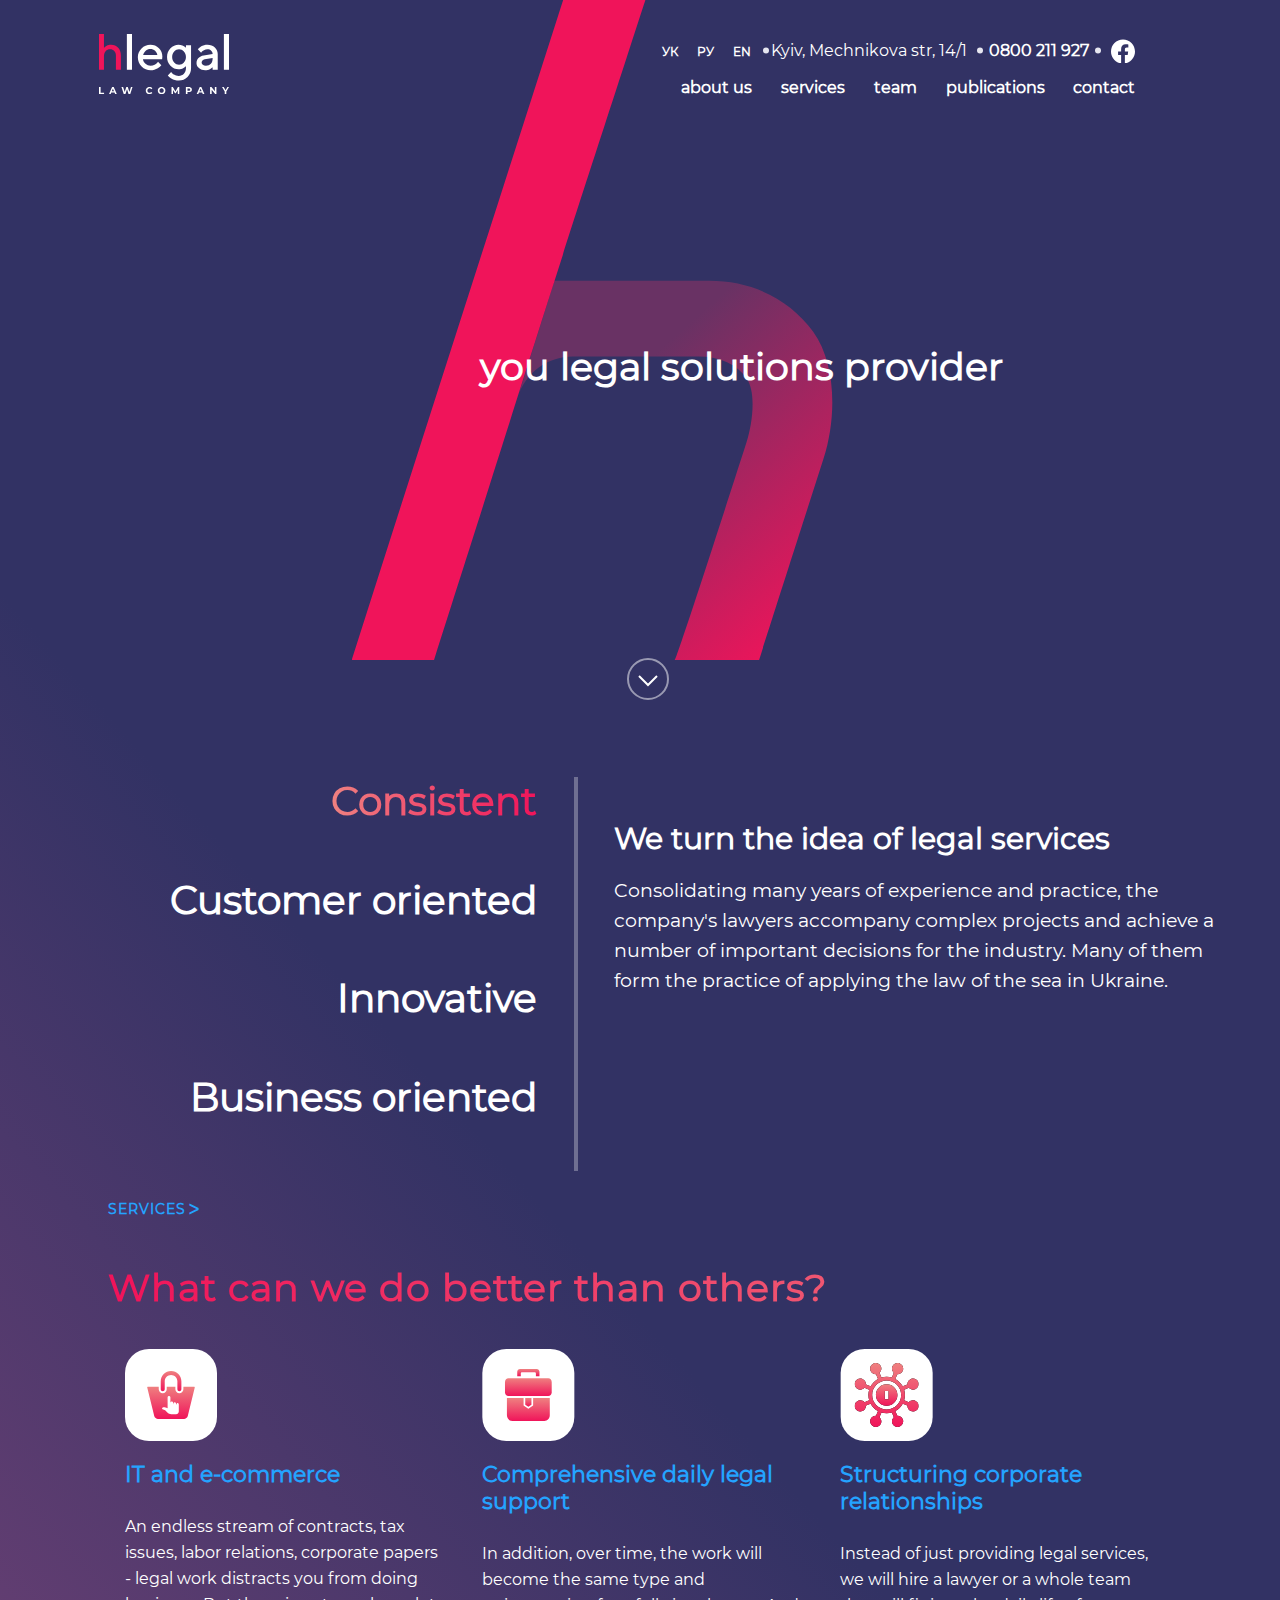
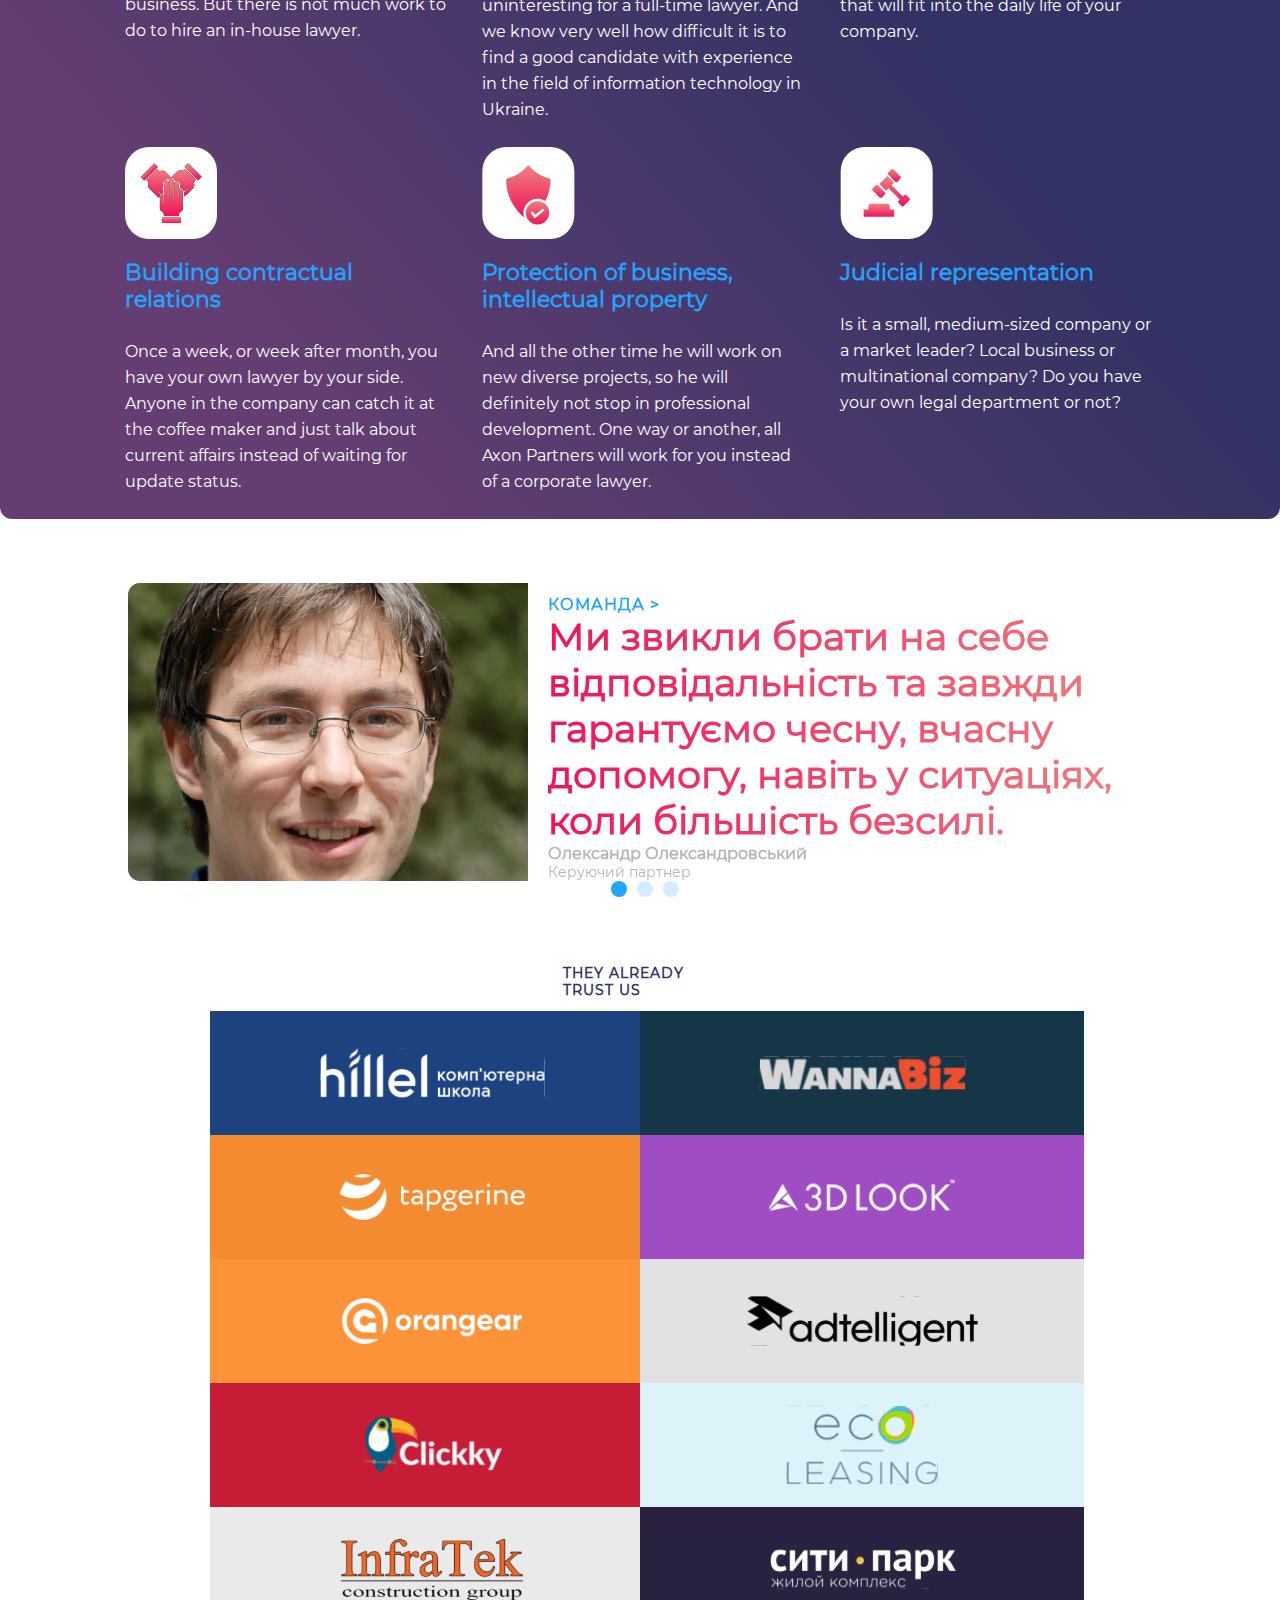
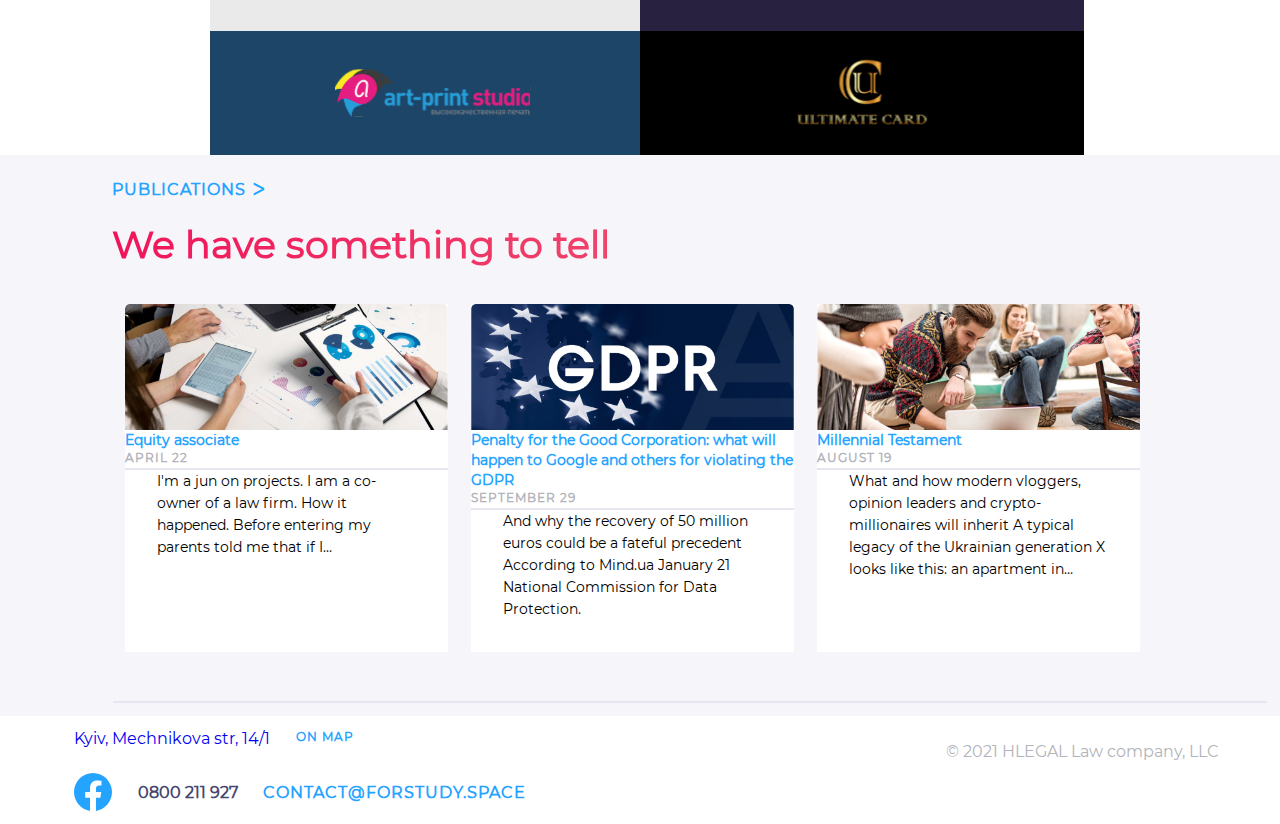
==== commit 86e4c6de: "added" ====
--- a/index.html
+++ b/index.html
@@ -20,9 +20,9 @@
 
             <div class="wrapper__body">
                 <header class="header">
-
+                    <a href="">
                     <img class="header__logo" src="imgs/logo.svg" alt="логотип">
-
+                </a>
 
                     <div class="nav">
                         <div class="header__items">
--- a/css/style.css
+++ b/css/style.css
@@ -1,15 +1,27 @@
 @charset "UTF-8";
-.section .section__column {
-  display: -webkit-box;
-  display: -ms-flexbox;
-  display: flex;
-  -webkit-box-orient: vertical;
-  -webkit-box-direction: normal;
-      -ms-flex-direction: column;
-          flex-direction: column;
-  width: -webkit-max-content;
-  width: -moz-max-content;
-  width: max-content;
+/*  */
+@media screen and (max-width: 600px) {
+  .wrapper .header .header__icon {
+    display: none;
+  }
+  .wrapper .header .header__item {
+    font-size: .7rem;
+  }
+}
+
+@media screen and (max-width: 375px) {
+  .section .section__column {
+    display: -webkit-box;
+    display: -ms-flexbox;
+    display: flex;
+    -webkit-box-orient: vertical;
+    -webkit-box-direction: normal;
+        -ms-flex-direction: column;
+            flex-direction: column;
+    width: -webkit-max-content;
+    width: -moz-max-content;
+    width: max-content;
+  }
 }
 
 .container .wrapper .content .column__subtitle--active {
@@ -70,10 +82,19 @@
           justify-content: space-between;
 }
 
+.container .wrapper .header .logo__link {
+  display: -webkit-box;
+  display: -ms-flexbox;
+  display: flex;
+  -webkit-box-align: end;
+      -ms-flex-align: end;
+          align-items: flex-end;
+}
+
 .container .wrapper .header .header__logo {
-  width: 6.78%;
-  margin-left: 8.3%;
-  margin-top: 2.2%;
+  width: 100%;
+  margin-left: 76%;
+  padding-top: 26.2%;
   z-index: 5;
 }
 
@@ -406,13 +427,197 @@
   display: -webkit-box;
   display: -ms-flexbox;
   display: flex;
-  position: relative;
   right: 21%;
   margin-left: 1%;
   padding-top: 2%;
   -webkit-box-align: center;
       -ms-flex-align: center;
           align-items: center;
+}
+
+@media screen and (max-width: 1920px) {
+  .container .wrapper .wrapper .wrapper__body .content .column--primary {
+    width: 30%;
+  }
+}
+
+@media screen and (max-width: 1440px) {
+  .container .wrapper .wrapper .wrapper__body .content .column--primary {
+    width: 34%;
+  }
+}
+
+@media screen and (max-width: 1280px) {
+  .container .wrapper .wrapper .wrapper__body .content .column--primary {
+    width: 45%;
+  }
+}
+
+@media screen and (max-width: 1024px) {
+  .container .wrapper .wrapper .wrapper__body .content .column--primary {
+    width: 49%;
+  }
+}
+
+@media screen and (max-width: 960px) {
+  .container .wrapper .wrapper .wrapper__body .content .column--primary {
+    width: 70%;
+  }
+}
+
+@media screen and (max-width: 840px) {
+  .container .wrapper .wrapper .wrapper__body .content {
+    margin: 0 auto;
+    padding-top: 6%;
+    -webkit-box-orient: vertical;
+    -webkit-box-direction: normal;
+        -ms-flex-direction: column;
+            flex-direction: column;
+    -webkit-box-align: start;
+        -ms-flex-align: start;
+            align-items: flex-start;
+  }
+  .container .wrapper .wrapper .wrapper__body .content .column--primary {
+    display: -webkit-box;
+    display: -ms-flexbox;
+    display: flex;
+    width: 204%;
+    -webkit-box-orient: horizontal;
+    -webkit-box-direction: normal;
+        -ms-flex-direction: row;
+            flex-direction: row;
+    -webkit-box-align: center;
+        -ms-flex-align: center;
+            align-items: center;
+  }
+  .container .wrapper .wrapper .wrapper__body .content .column--secondary {
+    width: 90%;
+    display: -webkit-box;
+    display: -ms-flexbox;
+    display: flex;
+    padding-bottom: 4%;
+    border-top: 4px solid rgba(255, 255, 255, 0.3);
+    border-left: none;
+    -webkit-box-orient: vertical;
+    -webkit-box-direction: normal;
+        -ms-flex-direction: column;
+            flex-direction: column;
+    -webkit-box-align: center;
+        -ms-flex-align: center;
+            align-items: center;
+  }
+  .container .wrapper .wrapper .wrapper__body .content .column__subtitle {
+    width: 100%;
+  }
+}
+
+@media screen and (max-width: 767px) {
+  .container .wrapper .wrapper .wrapper__body .header .header__link {
+    font-size: .5rem;
+  }
+  .container .wrapper .wrapper .wrapper__body .header .nav .nav__list {
+    display: none;
+  }
+  .container .wrapper .wrapper .wrapper__body .header .nav #header__burger {
+    display: block;
+    position: relative;
+    left: 67%;
+  }
+  .container .wrapper .wrapper .wrapper__body .header .header__link--facebook,
+  .container .wrapper .wrapper .wrapper__body .header .header__link--secondary,
+  .container .wrapper .wrapper .wrapper__body .header .header__icon {
+    display: none;
+  }
+  .container .wrapper .wrapper .wrapper__body .header .header__list {
+    margin-left: 60px;
+  }
+  .container .wrapper .wrapper .wrapper__body .header .header__logo {
+    width: 40%;
+  }
+  .container .wrapper .wrapper .wrapper__body {
+    background-size: 97%;
+  }
+  .container .wrapper .wrapper .wrapper__body .content__bottom {
+    display: -webkit-box;
+    display: -ms-flexbox;
+    display: flex;
+    -webkit-box-orient: vertical;
+    -webkit-box-direction: normal;
+        -ms-flex-direction: column;
+            flex-direction: column;
+    -webkit-box-align: center;
+        -ms-flex-align: center;
+            align-items: center;
+    margin-top: 8%;
+  }
+  .container .wrapper .wrapper .wrapper__body .content__item {
+    width: 80%;
+    padding-bottom: 10%;
+  }
+  .container .wrapper .wrapper .wrapper__body .content__subtitle {
+    font-size: 1.5rem;
+  }
+  .container .wrapper .wrapper .wrapper__body .owl-carousel .central__block .central__items {
+    display: -webkit-box;
+    display: -ms-flexbox;
+    display: flex;
+    -webkit-box-align: end;
+        -ms-flex-align: end;
+            align-items: flex-end;
+    -webkit-box-orient: vertical;
+    -webkit-box-direction: normal;
+        -ms-flex-direction: column;
+            flex-direction: column;
+  }
+  .container .wrapper .section .section__column {
+    display: -webkit-box;
+    display: -ms-flexbox;
+    display: flex;
+    -webkit-box-orient: vertical;
+    -webkit-box-direction: normal;
+        -ms-flex-direction: column;
+            flex-direction: column;
+    width: -webkit-max-content;
+    width: -moz-max-content;
+    width: max-content;
+    flex-direction: column;
+  }
+  .container .wrapper .central__block .central__items {
+    display: -webkit-box;
+    display: -ms-flexbox;
+    display: flex;
+    -webkit-box-orient: vertical;
+    -webkit-box-direction: reverse;
+        -ms-flex-direction: column-reverse;
+            flex-direction: column-reverse;
+  }
+  .container .wrapper .footer {
+    -webkit-box-orient: vertical;
+    -webkit-box-direction: normal;
+        -ms-flex-direction: column;
+            flex-direction: column;
+    -webkit-box-align: center;
+        -ms-flex-align: center;
+            align-items: center;
+  }
+  .container .wrapper .footer .footer__list--primary,
+  .container .wrapper .footer .footer__list {
+    -webkit-box-orient: vertical;
+    -webkit-box-direction: normal;
+        -ms-flex-direction: column;
+            flex-direction: column;
+    -webkit-box-align: center;
+        -ms-flex-align: center;
+            align-items: center;
+  }
+  .container .wrapper .footer .footer__copiraiting {
+    font-size: .8rem;
+  }
+  .container .wrapper .footer .foooter__item--primary {
+    padding: 2%;
+    font-size: .7rem;
+    margin: 0 auto;
+  }
 }
 
 .container .wrapper .logo__title {
@@ -655,4 +860,189 @@
   color: #B3B3BA;
   padding-top: 2%;
 }
+
+@media screen and (max-width: 1920px) {
+  .container .wrapper .wrapper__body .content .column--primary {
+    width: 30%;
+  }
+}
+
+@media screen and (max-width: 1440px) {
+  .container .wrapper .wrapper__body .content .column--primary {
+    width: 34%;
+  }
+}
+
+@media screen and (max-width: 1280px) {
+  .container .wrapper .wrapper__body .content .column--primary {
+    width: 45%;
+  }
+}
+
+@media screen and (max-width: 1024px) {
+  .container .wrapper .wrapper__body .content .column--primary {
+    width: 49%;
+  }
+}
+
+@media screen and (max-width: 960px) {
+  .container .wrapper .wrapper__body .content .column--primary {
+    width: 70%;
+  }
+}
+
+@media screen and (max-width: 840px) {
+  .container .wrapper .wrapper__body .content {
+    margin: 0 auto;
+    padding-top: 6%;
+    -webkit-box-orient: vertical;
+    -webkit-box-direction: normal;
+        -ms-flex-direction: column;
+            flex-direction: column;
+    -webkit-box-align: start;
+        -ms-flex-align: start;
+            align-items: flex-start;
+  }
+  .container .wrapper .wrapper__body .content .column--primary {
+    display: -webkit-box;
+    display: -ms-flexbox;
+    display: flex;
+    width: 204%;
+    -webkit-box-orient: horizontal;
+    -webkit-box-direction: normal;
+        -ms-flex-direction: row;
+            flex-direction: row;
+    -webkit-box-align: center;
+        -ms-flex-align: center;
+            align-items: center;
+  }
+  .container .wrapper .wrapper__body .content .column--secondary {
+    width: 90%;
+    display: -webkit-box;
+    display: -ms-flexbox;
+    display: flex;
+    padding-bottom: 4%;
+    border-top: 4px solid rgba(255, 255, 255, 0.3);
+    border-left: none;
+    -webkit-box-orient: vertical;
+    -webkit-box-direction: normal;
+        -ms-flex-direction: column;
+            flex-direction: column;
+    -webkit-box-align: center;
+        -ms-flex-align: center;
+            align-items: center;
+  }
+  .container .wrapper .wrapper__body .content .column__subtitle {
+    width: 100%;
+  }
+}
+
+@media screen and (max-width: 767px) {
+  .container .wrapper .wrapper__body .header .header__link {
+    font-size: .5rem;
+  }
+  .container .wrapper .wrapper__body .header .nav .nav__list {
+    display: none;
+  }
+  .container .wrapper .wrapper__body .header .nav #header__burger {
+    display: block;
+    position: relative;
+    left: 67%;
+  }
+  .container .wrapper .wrapper__body .header .header__link--facebook,
+  .container .wrapper .wrapper__body .header .header__link--secondary,
+  .container .wrapper .wrapper__body .header .header__icon {
+    display: none;
+  }
+  .container .wrapper .wrapper__body .header .header__list {
+    margin-left: 60px;
+  }
+  .container .wrapper .wrapper__body .header .header__logo {
+    width: 40%;
+  }
+  .container .wrapper .wrapper__body {
+    background-size: 97%;
+  }
+  .container .wrapper .wrapper__body .content__bottom {
+    display: -webkit-box;
+    display: -ms-flexbox;
+    display: flex;
+    -webkit-box-orient: vertical;
+    -webkit-box-direction: normal;
+        -ms-flex-direction: column;
+            flex-direction: column;
+    -webkit-box-align: center;
+        -ms-flex-align: center;
+            align-items: center;
+    margin-top: 8%;
+  }
+  .container .wrapper .wrapper__body .content__item {
+    width: 80%;
+    padding-bottom: 10%;
+  }
+  .container .wrapper .wrapper__body .content__subtitle {
+    font-size: 1.5rem;
+  }
+  .container .wrapper .wrapper__body .owl-carousel .central__block .central__items {
+    display: -webkit-box;
+    display: -ms-flexbox;
+    display: flex;
+    -webkit-box-align: end;
+        -ms-flex-align: end;
+            align-items: flex-end;
+    -webkit-box-orient: vertical;
+    -webkit-box-direction: normal;
+        -ms-flex-direction: column;
+            flex-direction: column;
+  }
+  .container .section .section__column {
+    display: -webkit-box;
+    display: -ms-flexbox;
+    display: flex;
+    -webkit-box-orient: vertical;
+    -webkit-box-direction: normal;
+        -ms-flex-direction: column;
+            flex-direction: column;
+    width: -webkit-max-content;
+    width: -moz-max-content;
+    width: max-content;
+    flex-direction: column;
+  }
+  .container .central__block .central__items {
+    display: -webkit-box;
+    display: -ms-flexbox;
+    display: flex;
+    -webkit-box-orient: vertical;
+    -webkit-box-direction: reverse;
+        -ms-flex-direction: column-reverse;
+            flex-direction: column-reverse;
+  }
+  .container .footer {
+    -webkit-box-orient: vertical;
+    -webkit-box-direction: normal;
+        -ms-flex-direction: column;
+            flex-direction: column;
+    -webkit-box-align: center;
+        -ms-flex-align: center;
+            align-items: center;
+  }
+  .container .footer .footer__list--primary,
+  .container .footer .footer__list {
+    -webkit-box-orient: vertical;
+    -webkit-box-direction: normal;
+        -ms-flex-direction: column;
+            flex-direction: column;
+    -webkit-box-align: center;
+        -ms-flex-align: center;
+            align-items: center;
+  }
+  .container .footer .footer__copiraiting {
+    font-size: .8rem;
+  }
+  .container .footer .foooter__item--primary {
+    padding: 2%;
+    font-size: .7rem;
+    margin: 0 auto;
+  }
+}
 /*# sourceMappingURL=style.css.map */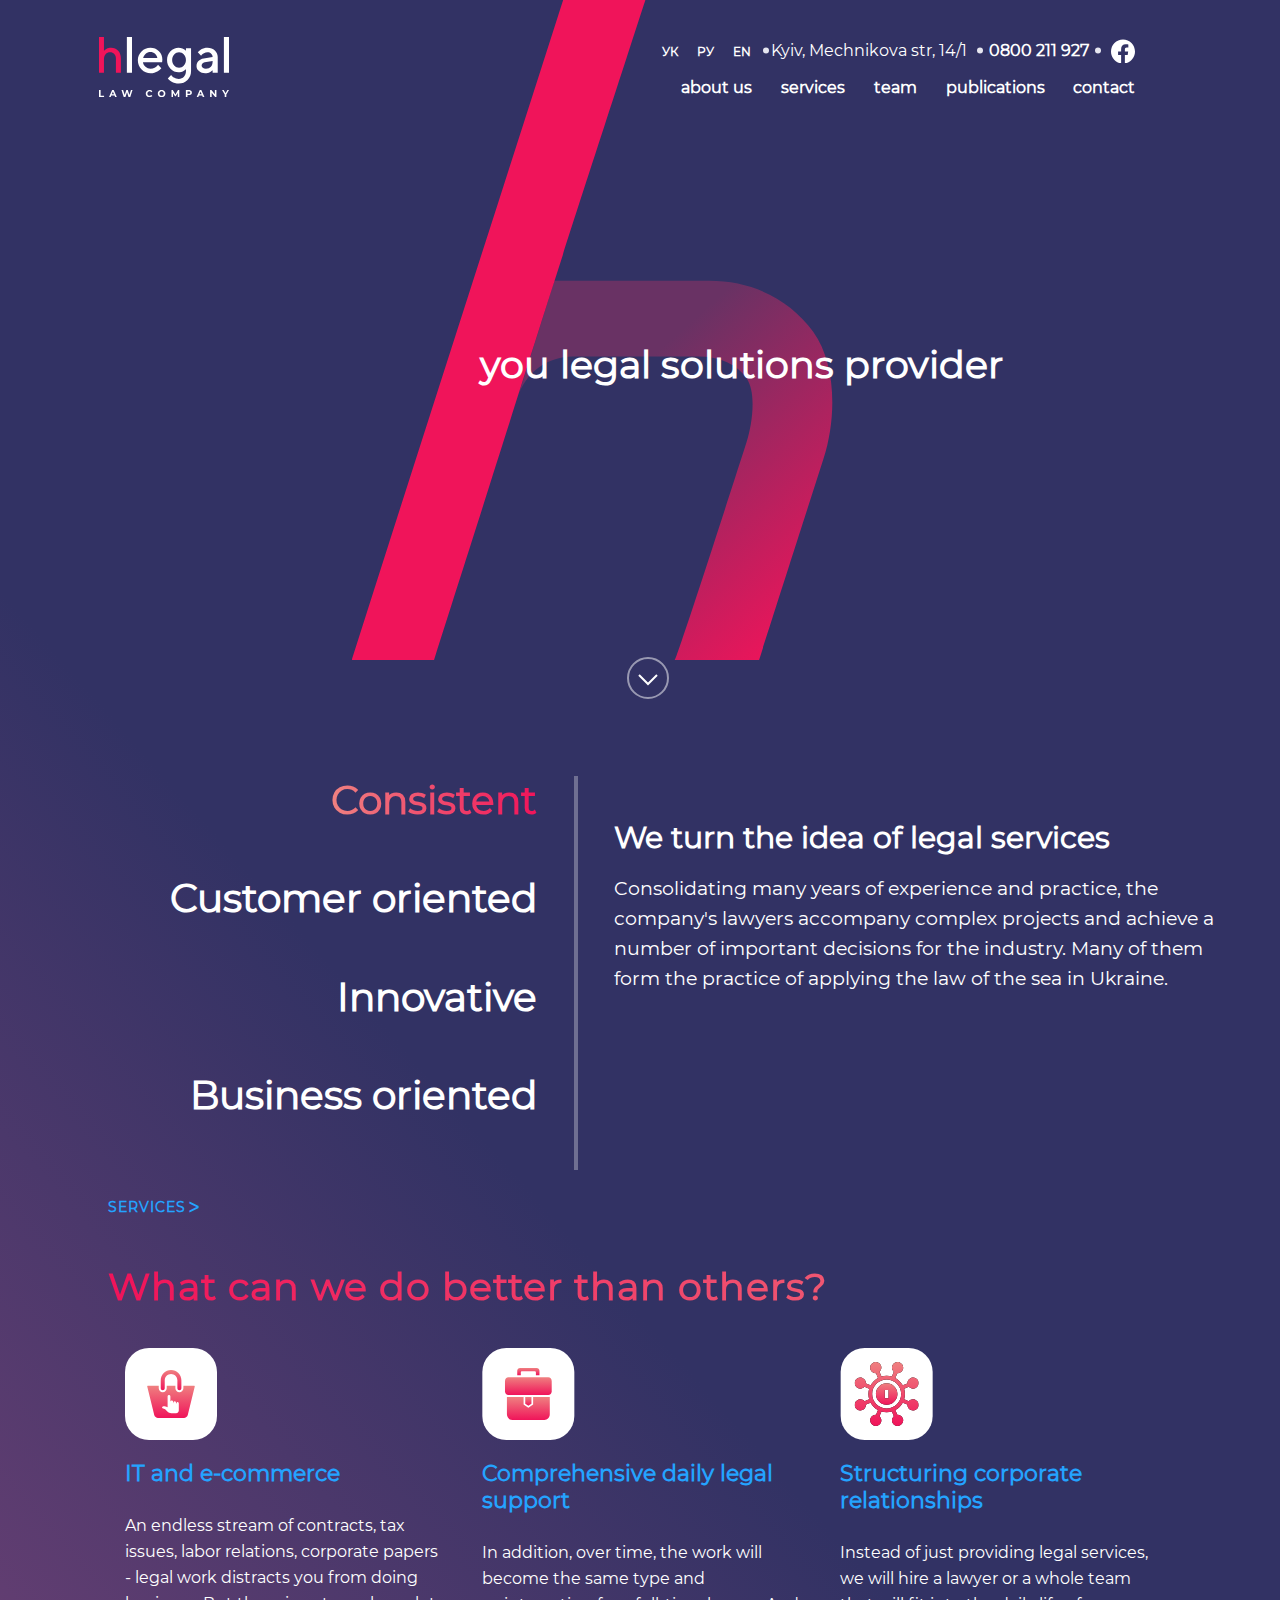
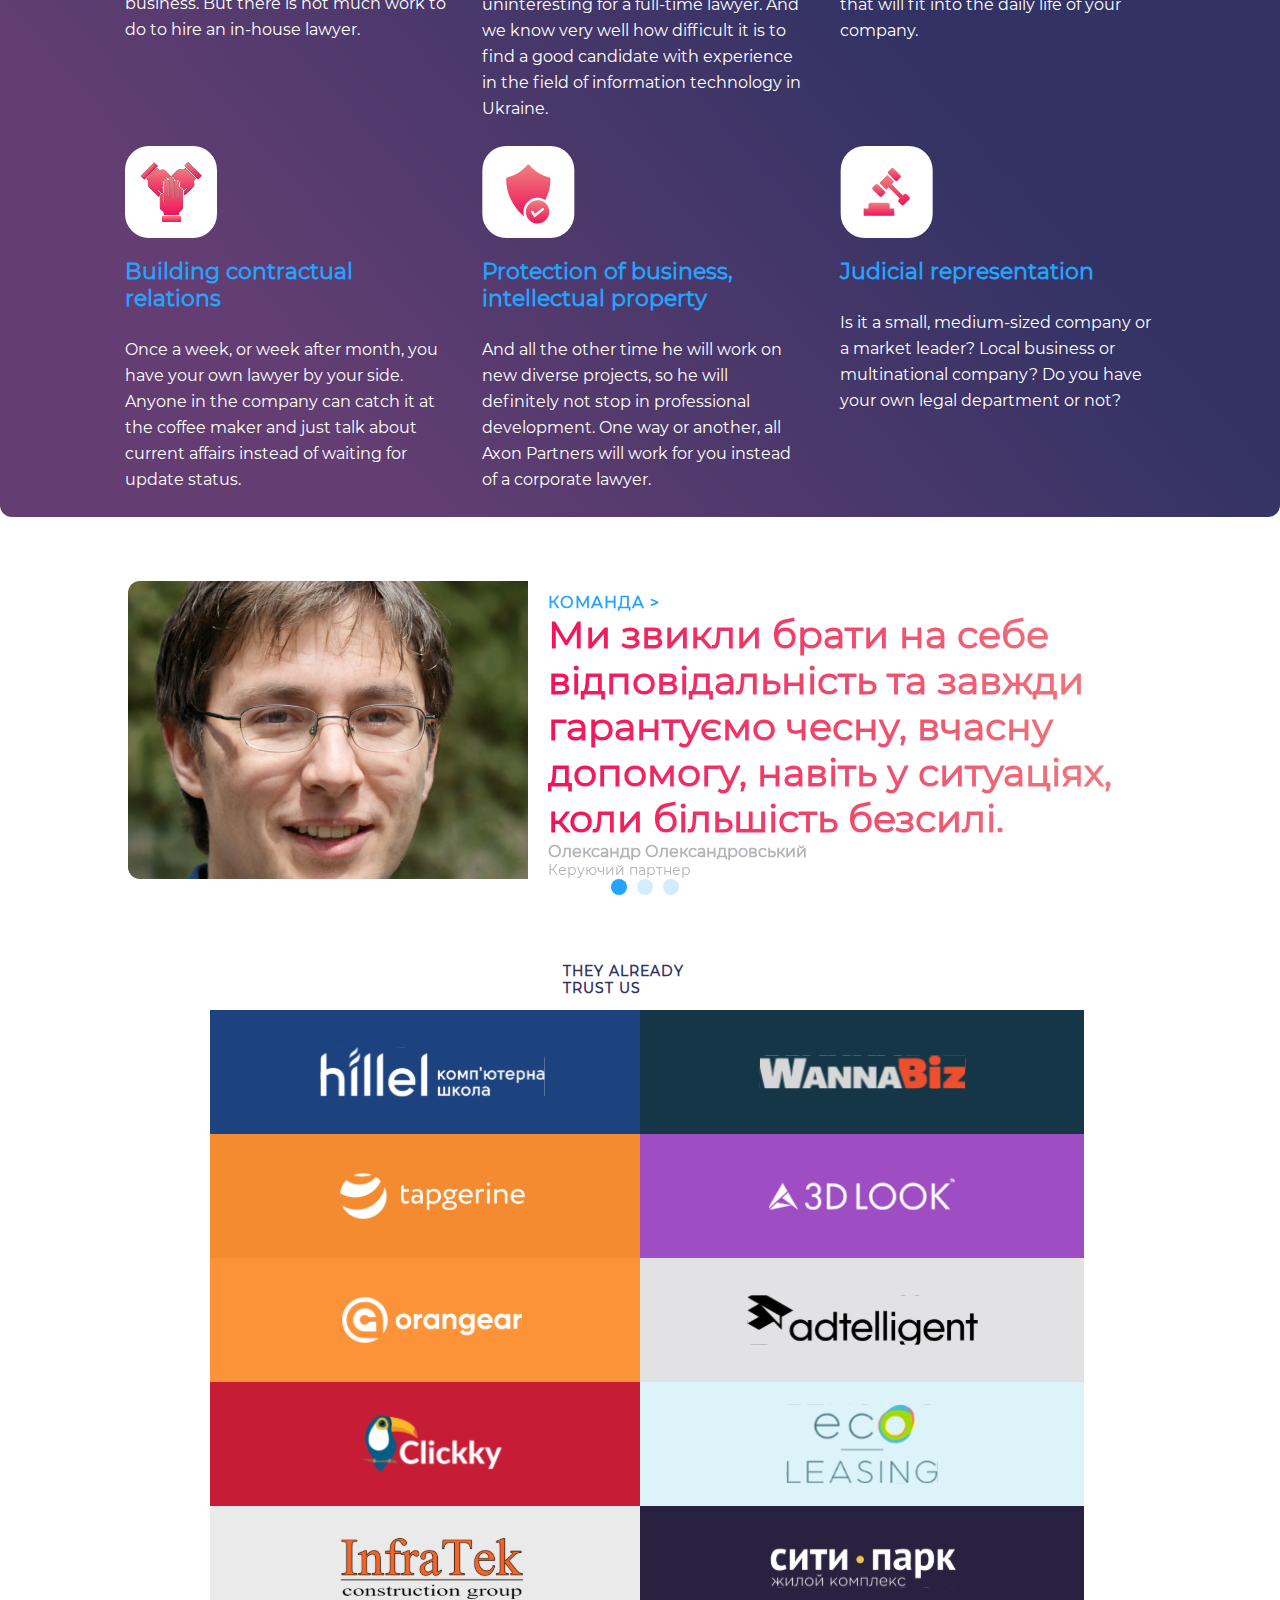
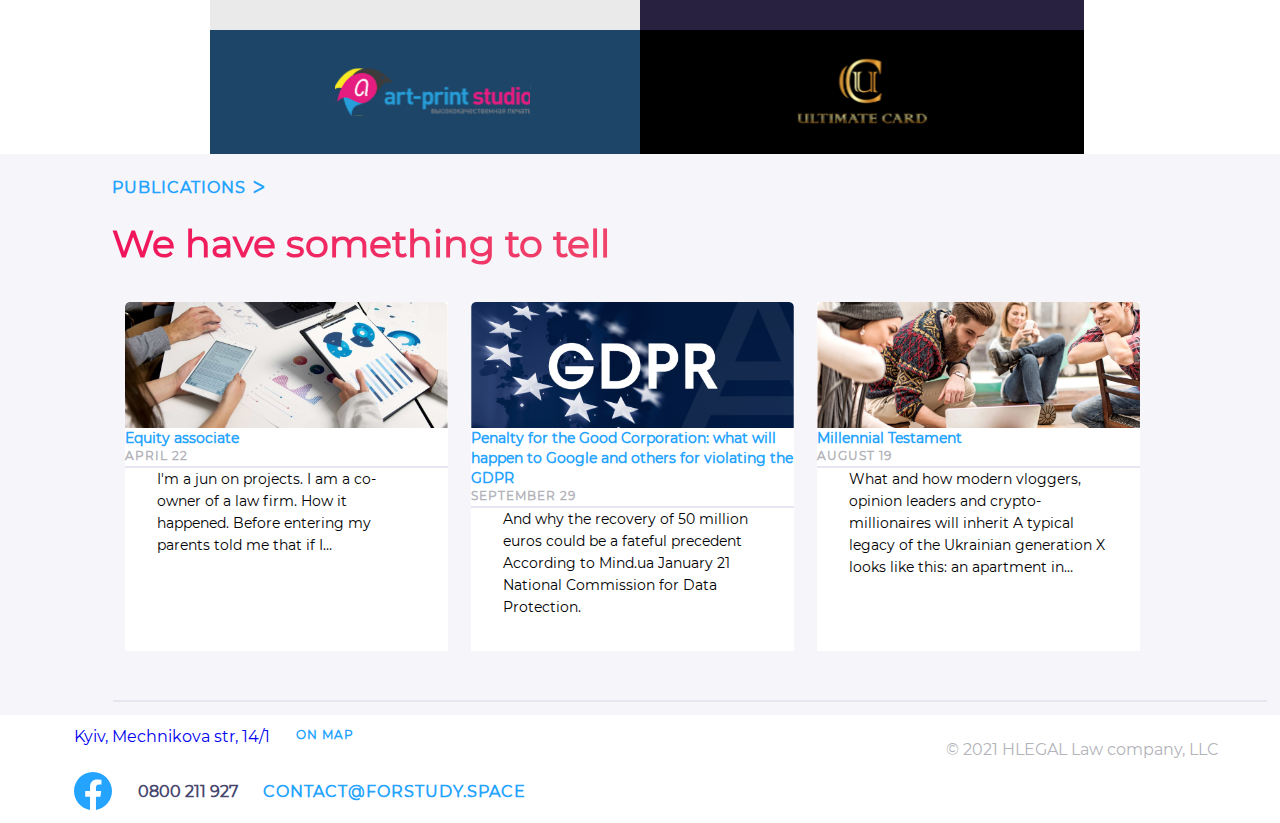
==== commit c7f4b2ab: "added" ====
--- a/index.html
+++ b/index.html
@@ -7,7 +7,6 @@
     <meta name="viewport" content="width=device-width, initial-scale=1">
     <link rel="stylesheet" href="owl.carousel.min.css">
     <link rel="stylesheet" href="owl.theme.default.min.css">
-
     <link rel="stylesheet" href="css/reset.css">
     <link rel="stylesheet" href="css/style.css">
     <title>Home Page</title>
@@ -20,7 +19,7 @@
 
             <div class="wrapper__body">
                 <header class="header">
-                    <a href="">
+                    <a class="logo__link" href="">
                     <img class="header__logo" src="imgs/logo.svg" alt="логотип">
                 </a>
 
--- a/css/style.css
+++ b/css/style.css
@@ -1,29 +1,4 @@
 @charset "UTF-8";
-/*  */
-@media screen and (max-width: 600px) {
-  .wrapper .header .header__icon {
-    display: none;
-  }
-  .wrapper .header .header__item {
-    font-size: .7rem;
-  }
-}
-
-@media screen and (max-width: 375px) {
-  .section .section__column {
-    display: -webkit-box;
-    display: -ms-flexbox;
-    display: flex;
-    -webkit-box-orient: vertical;
-    -webkit-box-direction: normal;
-        -ms-flex-direction: column;
-            flex-direction: column;
-    width: -webkit-max-content;
-    width: -moz-max-content;
-    width: max-content;
-  }
-}
-
 .container .wrapper .content .column__subtitle--active {
   background-image: linear-gradient(90.13deg, #EF8080 0.84%, #F0145A 99.96%);
   background-clip: text;
@@ -61,12 +36,17 @@
   font-family: "Montserrat";
 }
 
+.container {
+  /*  */
+}
+
 .container .wrapper {
   background: linear-gradient(228.57deg, #323264 11.93%, #323264 57.17%, #643E72 87.46%);
   border-radius: 0px 0px 12px 12px;
   font-family: "Montserrat";
   color: #FFFFFF;
   /****************************************SERVICES*****************************************************/
+  /*  */
 }
 
 .container .wrapper a {
@@ -620,6 +600,36 @@
   }
 }
 
+@media screen and (max-width: 600px) {
+  .container .wrapper .wrapper .header .header__icon {
+    display: none;
+  }
+  .container .wrapper .wrapper .header .header__item {
+    font-size: .7rem;
+  }
+}
+
+@media screen and (max-width: 375px) {
+  .container .wrapper {
+    /*  */
+  }
+  .container .wrapper .container .wrapper .wrapper__body .header .header__logo {
+    width: 100%;
+  }
+  .container .wrapper .container .wrapper .wrapper__body .section .section__column {
+    display: -webkit-box;
+    display: -ms-flexbox;
+    display: flex;
+    -webkit-box-orient: vertical;
+    -webkit-box-direction: normal;
+        -ms-flex-direction: column;
+            flex-direction: column;
+    width: -webkit-max-content;
+    width: -moz-max-content;
+    width: max-content;
+  }
+}
+
 .container .wrapper .logo__title {
   font-size: 3rem;
   color: #f0145a;
@@ -1045,4 +1055,34 @@
     margin: 0 auto;
   }
 }
+
+@media screen and (max-width: 600px) {
+  .container .wrapper .header .header__icon {
+    display: none;
+  }
+  .container .wrapper .header .header__item {
+    font-size: .7rem;
+  }
+}
+
+@media screen and (max-width: 375px) {
+  .container {
+    /*  */
+  }
+  .container .container .wrapper .wrapper__body .header .header__logo {
+    width: 100%;
+  }
+  .container .container .wrapper .wrapper__body .section .section__column {
+    display: -webkit-box;
+    display: -ms-flexbox;
+    display: flex;
+    -webkit-box-orient: vertical;
+    -webkit-box-direction: normal;
+        -ms-flex-direction: column;
+            flex-direction: column;
+    width: -webkit-max-content;
+    width: -moz-max-content;
+    width: max-content;
+  }
+}
 /*# sourceMappingURL=style.css.map */